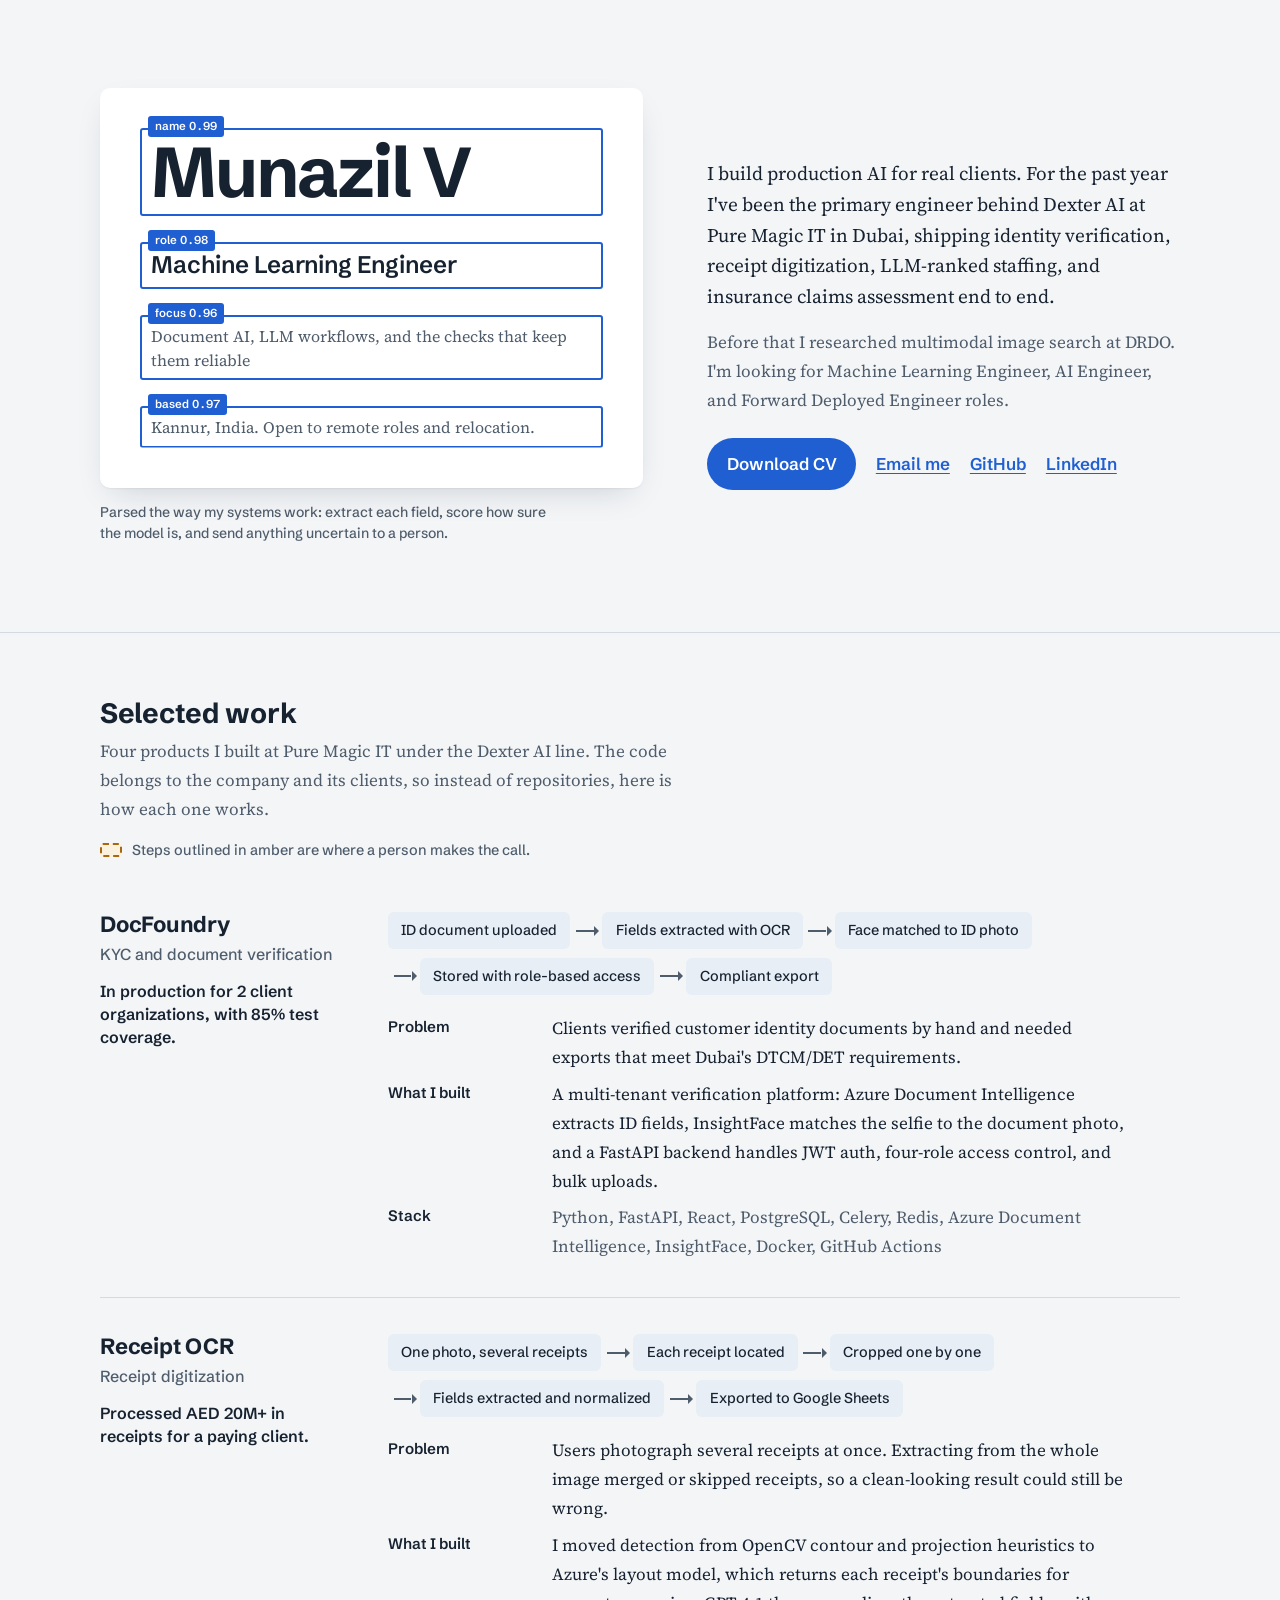
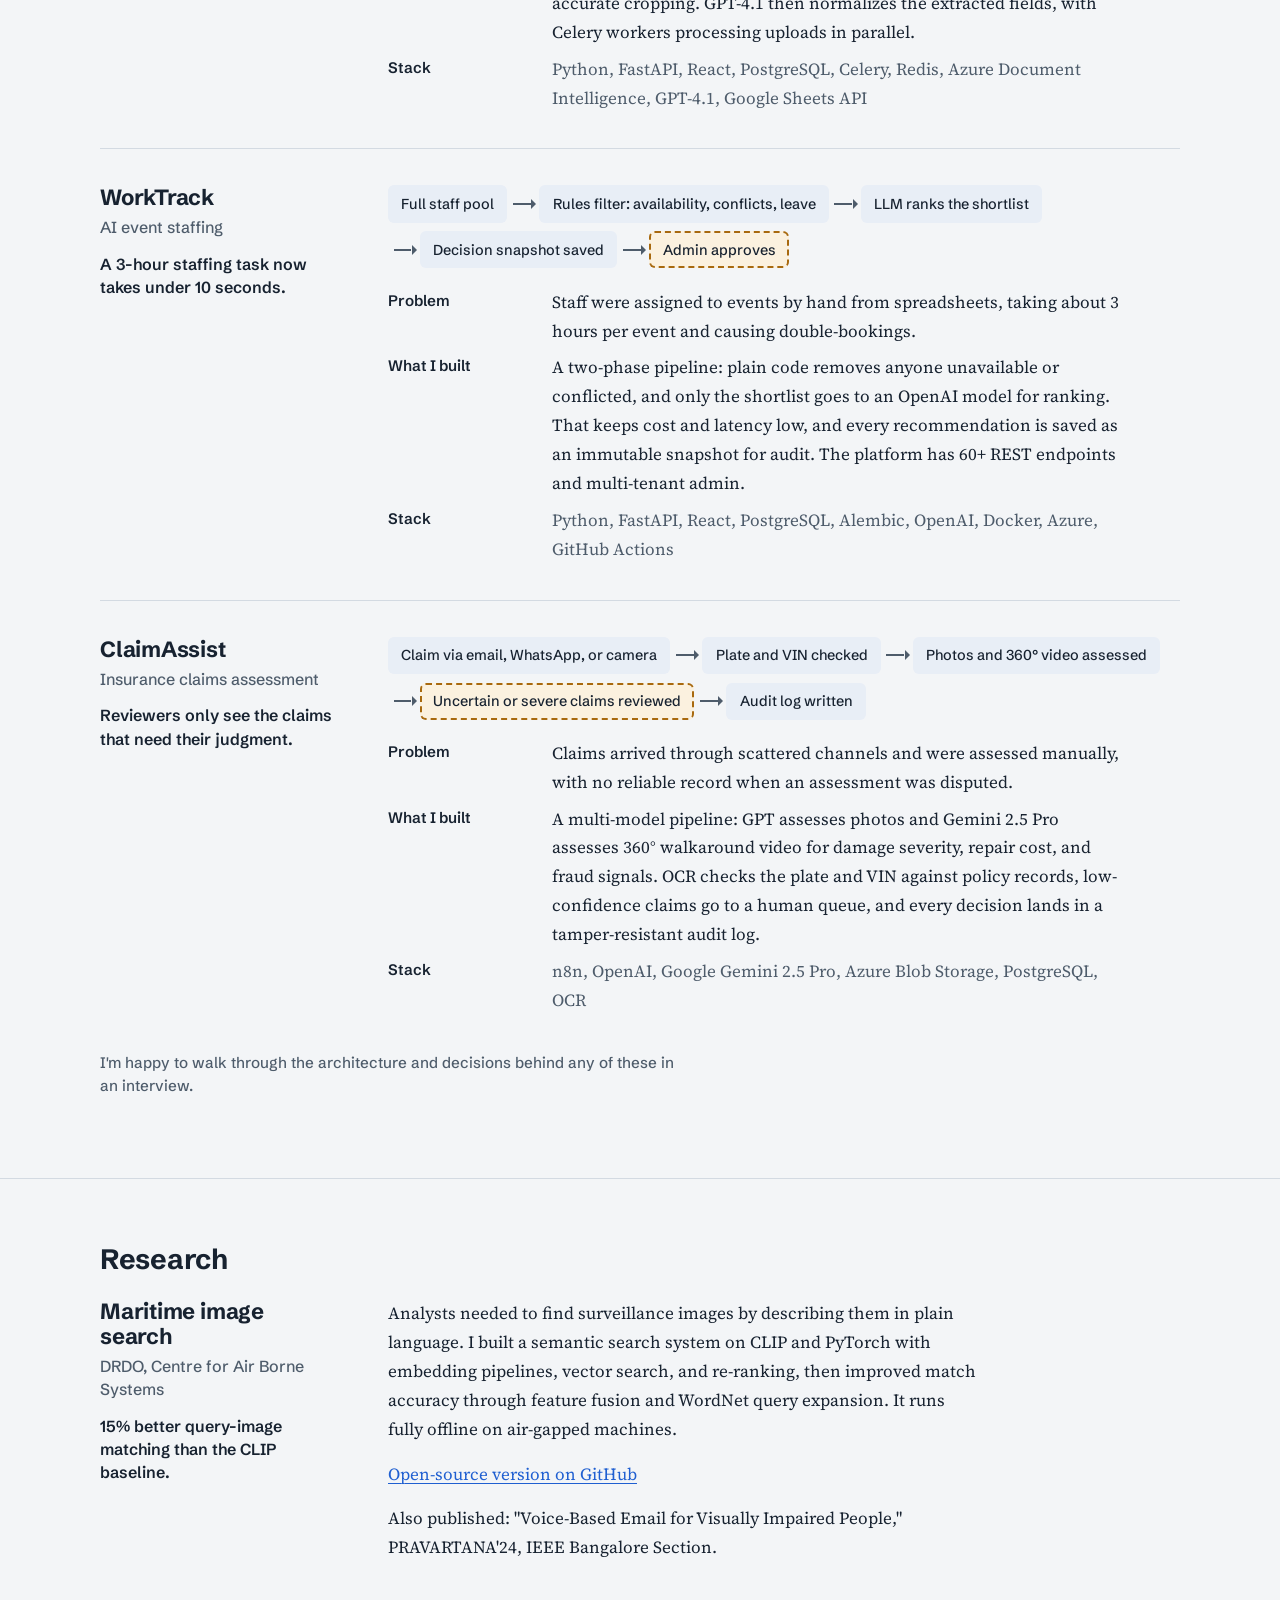
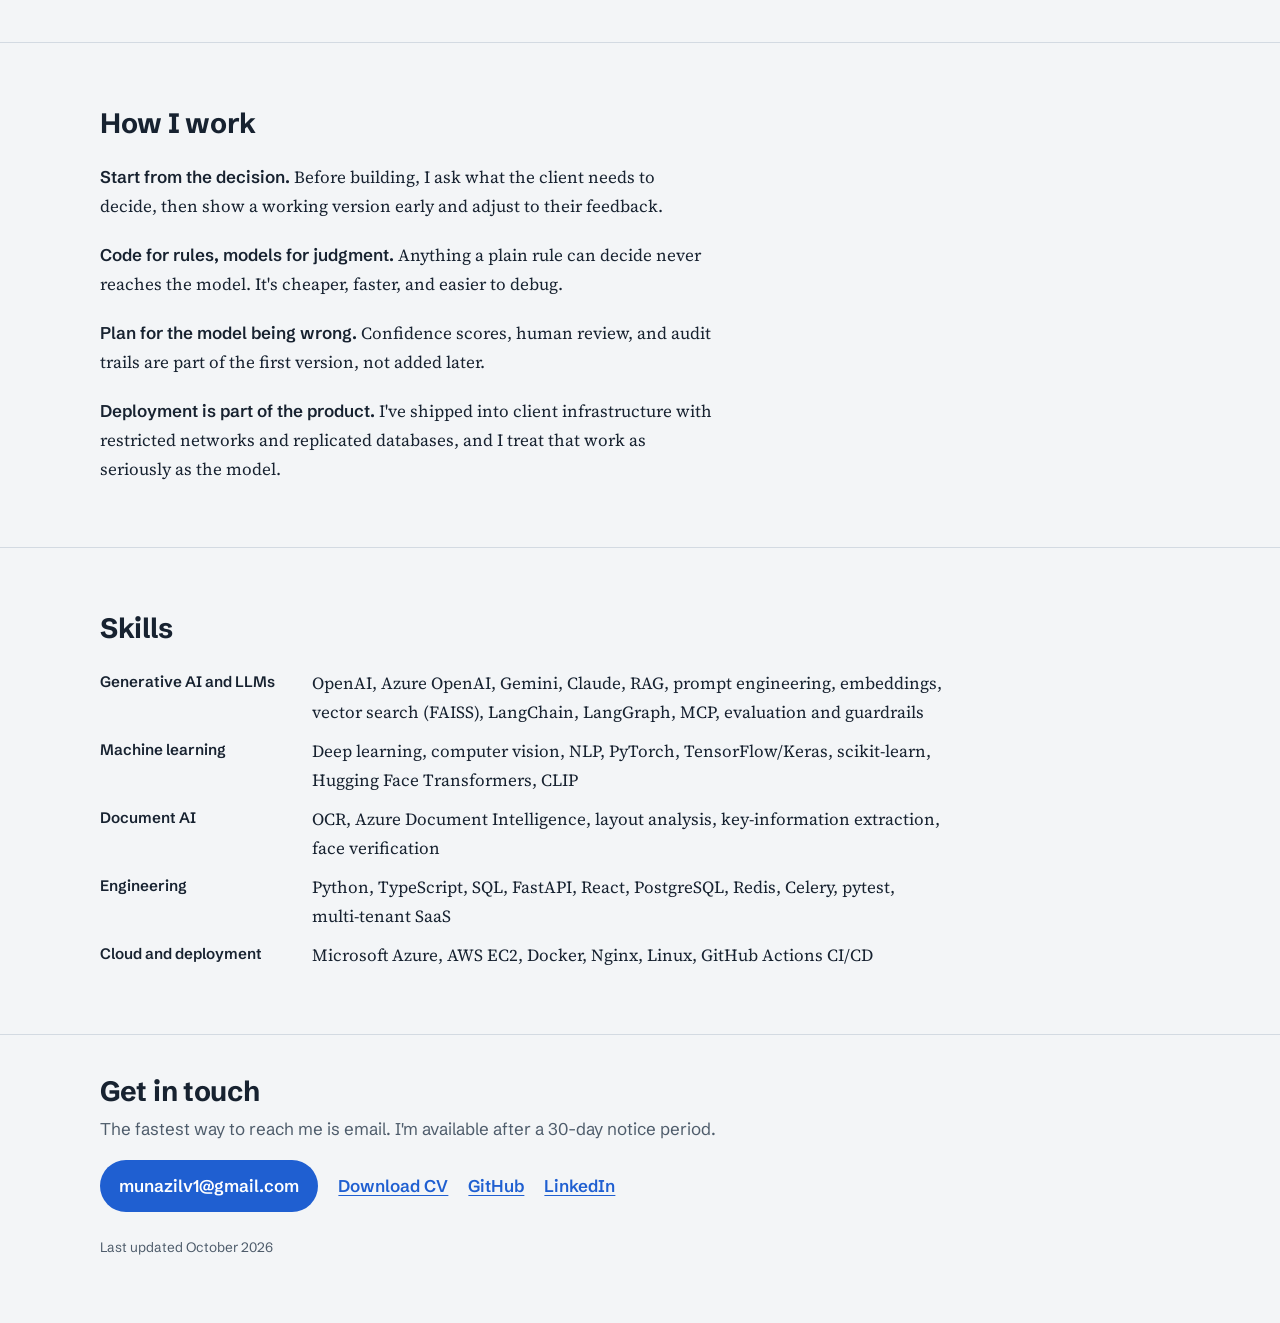
==== index.html @ 28266713 "Add files via upload" ====
<!DOCTYPE html>
<html lang="en">
<head>
<meta charset="utf-8">
<meta name="viewport" content="width=device-width, initial-scale=1">
<title>Munazil V | Machine Learning Engineer</title>
<meta name="description" content="Munazil V, Machine Learning Engineer. I build production AI: document understanding, LLM workflows, and the checks that keep them reliable.">
<link rel="canonical" href="https://munazil1.github.io/">
<meta property="og:type" content="website">
<meta property="og:title" content="Munazil V | Machine Learning Engineer">
<meta property="og:description" content="Production document AI, LLM workflows, and human-in-the-loop guardrails. Four products shipped for UAE clients.">
<meta property="og:url" content="https://munazil1.github.io/">
<meta name="theme-color" content="#F3F5F7" media="(prefers-color-scheme: light)">
<meta name="theme-color" content="#0F1A24" media="(prefers-color-scheme: dark)">
<link rel="icon" href="data:image/svg+xml,%3Csvg xmlns='http://www.w3.org/2000/svg' viewBox='0 0 64 64'%3E%3Crect x='6' y='6' width='52' height='52' rx='10' fill='none' stroke='%231F5FD1' stroke-width='6'/%3E%3Ctext x='32' y='43' text-anchor='middle' font-family='Arial' font-weight='700' font-size='28' fill='%231F5FD1'%3EM%3C/text%3E%3C/svg%3E">
<link rel="preconnect" href="https://fonts.googleapis.com">
<link rel="preconnect" href="https://fonts.gstatic.com" crossorigin>
<link href="https://fonts.googleapis.com/css2?family=Schibsted+Grotesk:wght@500;600;700&family=Source+Serif+4:opsz,wght@8..60,400;8..60,600&display=swap" rel="stylesheet">
<script type="application/ld+json">
{
  "@context": "https://schema.org",
  "@type": "Person",
  "name": "Munazil V",
  "jobTitle": "Machine Learning Engineer",
  "url": "https://munazil1.github.io/",
  "email": "mailto:munazilv1@gmail.com",
  "address": { "@type": "PostalAddress", "addressLocality": "Kannur", "addressRegion": "Kerala", "addressCountry": "IN" },
  "worksFor": { "@type": "Organization", "name": "Pure Magic IT Solutions" },
  "alumniOf": { "@type": "CollegeOrUniversity", "name": "Visvesvaraya Technological University" },
  "sameAs": ["https://github.com/Munazil1", "https://www.linkedin.com/in/munazil-v"]
}
</script>
<style>
:root {
  color-scheme: light;
  --paper: #F3F5F7;
  --sheet: #FFFFFF;
  --ink: #172230;
  --muted: #4E5C6B;
  --rule: #D3DAE2;
  --accent: #1F5FD1;
  --accent-ink: #FFFFFF;
  --flag: #A8690E;
  --flag-soft: #FBF1DF;
  --step: #E8EEF6;
  --shadow: 0 1px 2px rgba(23,34,48,.06), 0 12px 32px -12px rgba(23,34,48,.18);
  --sans: "Schibsted Grotesk", "Helvetica Neue", Arial, sans-serif;
  --serif: "Source Serif 4", Georgia, "Times New Roman", serif;
}
@media (prefers-color-scheme: dark) {
  :root:not([data-theme="light"]) {
    color-scheme: dark;
    --paper: #0F1A24;
    --sheet: #172634;
    --ink: #E6EDF3;
    --muted: #A2B0BE;
    --rule: #2A3B4C;
    --accent: #78A6FF;
    --accent-ink: #0F1A24;
    --flag: #E8B15A;
    --flag-soft: #2B2516;
    --step: #1D3042;
    --shadow: 0 1px 2px rgba(0,0,0,.3), 0 16px 40px -16px rgba(0,0,0,.6);
  }
}
:root[data-theme="dark"] {
  color-scheme: dark;
  --paper: #0F1A24; --sheet: #172634; --ink: #E6EDF3; --muted: #A2B0BE; --rule: #2A3B4C;
  --accent: #78A6FF; --accent-ink: #0F1A24; --flag: #E8B15A; --flag-soft: #2B2516; --step: #1D3042;
  --shadow: 0 1px 2px rgba(0,0,0,.3), 0 16px 40px -16px rgba(0,0,0,.6);
}

* { box-sizing: border-box; }
html { -webkit-text-size-adjust: 100%; }
body {
  margin: 0;
  background: var(--paper);
  color: var(--ink);
  font: 400 1.0625rem/1.7 var(--serif);
  font-optical-sizing: auto;
}
a { color: var(--accent); text-underline-offset: 3px; text-decoration-thickness: 1px; }
a:hover { text-decoration-thickness: 2px; }
:focus-visible { outline: 3px solid var(--accent); outline-offset: 3px; border-radius: 4px; }
.skip { position: absolute; left: -999px; top: 8px; background: var(--sheet); padding: 8px 14px; z-index: 10; }
.skip:focus { left: 12px; }

.wrap { width: min(1080px, 100% - 2.5rem); margin-inline: auto; }
h1, h2, h3 { font-family: var(--sans); letter-spacing: -0.01em; line-height: 1.15; margin: 0; }
h2 { font-size: 1.75rem; font-weight: 700; margin-bottom: .5rem; }
h3 { font-size: 1.375rem; font-weight: 700; }
p { margin: 0 0 1rem; }
.prose { max-width: 66ch; }
.lede { color: var(--muted); max-width: 64ch; }

/* ---------- Hero: the parsed document ---------- */
.hero { padding: clamp(2.5rem, 7vw, 5.5rem) 0 clamp(2.5rem, 6vw, 4.5rem); }
.hero-grid { display: grid; gap: clamp(2rem, 5vw, 4rem); align-items: center; grid-template-columns: minmax(0, 1.15fr) minmax(0, 1fr); }
.sheet {
  margin: 0;
  background: var(--sheet);
  border-radius: 10px;
  box-shadow: var(--shadow);
  padding: clamp(1.5rem, 4vw, 2.5rem);
  display: grid;
  gap: 1.6rem;
  transform-origin: 30% 60%;
  animation: deskew .8s cubic-bezier(.2,.7,.2,1) both;
}
.field { position: relative; padding: .55rem .7rem; }
.field::before {
  content: "";
  position: absolute; inset: 0;
  border: 2px solid var(--accent);
  border-radius: 3px;
  clip-path: inset(0 100% 100% 0);
  animation: draw .55s ease-out forwards;
  animation-delay: calc(.75s + var(--i) * .16s);
}
.tag {
  position: absolute; top: -.72rem; left: .5rem;
  font: 600 .72rem/1 var(--sans);
  font-variant-numeric: tabular-nums;
  background: var(--accent); color: var(--accent-ink);
  padding: .28rem .45rem; border-radius: 3px;
  opacity: 0;
  animation: show .3s ease-out forwards;
  animation-delay: calc(1.05s + var(--i) * .16s);
}
.name { font-size: clamp(2.6rem, 7vw, 4.4rem); font-weight: 700; letter-spacing: -0.03em; line-height: 1; }
.role { font: 600 clamp(1.15rem, 2.6vw, 1.5rem)/1.25 var(--sans); margin: 0; }
.focus, .based { margin: 0; color: var(--muted); font-size: 1rem; line-height: 1.5; }
.caption { margin-top: .9rem; font: 500 .875rem/1.5 var(--sans); color: var(--muted); max-width: 52ch; }

.pitch { font-size: 1.2rem; line-height: 1.6; }
.actions { display: flex; flex-wrap: wrap; gap: .75rem 1.25rem; align-items: center; margin-top: 1.5rem; font-family: var(--sans); font-weight: 600; }
.btn {
  display: inline-block; text-decoration: none;
  background: var(--accent); color: var(--accent-ink);
  padding: .7rem 1.2rem; border-radius: 999px;
}
.btn:hover { filter: brightness(1.08); }

@keyframes deskew { from { transform: rotate(-3deg) translateY(6px); } to { transform: none; } }
@keyframes draw { to { clip-path: inset(0 0 0 0); } }
@keyframes show { to { opacity: 1; } }
@media (prefers-reduced-motion: reduce) {
  .sheet, .field::before, .tag { animation: none; }
  .field::before { clip-path: none; }
  .tag { opacity: 1; }
}

/* ---------- Sections ---------- */
section { padding: clamp(2.5rem, 6vw, 4rem) 0; border-top: 1px solid var(--rule); }
.legend { display: flex; align-items: center; gap: .6rem; font: 500 .9rem/1.4 var(--sans); color: var(--muted); margin-top: .25rem; }
.swatch { width: 1.4rem; height: .9rem; border: 2px dashed var(--flag); background: var(--flag-soft); border-radius: 3px; flex: none; }

.case { padding: 2.25rem 0; display: grid; gap: 1.1rem 3rem; grid-template-columns: minmax(0, 15rem) minmax(0, 1fr); }
.case + .case { border-top: 1px solid var(--rule); }
.case-head .what { font: 500 1rem/1.4 var(--sans); color: var(--muted); margin: .35rem 0 .9rem; }
.result { font: 600 1rem/1.45 var(--sans); margin: 0; }

.flow { list-style: none; margin: 0 0 1.2rem; padding: 0; display: flex; flex-wrap: wrap; gap: .55rem 0; font: 500 .9rem/1.3 var(--sans); }
.flow li { display: flex; align-items: center; }
.flow li + li::before {
  content: ""; width: 1.1rem; height: 2px; background: var(--muted); margin: 0 .55rem 0 .35rem; flex: none;
}
.flow span { background: var(--step); padding: .45rem .7rem; border-radius: 6px; border: 2px solid transparent; }
.flow .person span { background: var(--flag-soft); border: 2px dashed var(--flag); }
.flow li + li span { position: relative; }
.flow li + li span::before {
  content: ""; position: absolute; left: -.62rem; top: 50%; translate: 0 -50%;
  border: 5px solid transparent; border-left-color: var(--muted); border-right: 0;
}

.facts { margin: 0; display: grid; grid-template-columns: 9rem minmax(0, 1fr); gap: .5rem 1.25rem; }
.facts dt { font: 600 .95rem/1.7 var(--sans); }
.facts dd { margin: 0; max-width: 64ch; }
.stack { color: var(--muted); }

.note { font: 500 .95rem/1.55 var(--sans); color: var(--muted); max-width: 64ch; }

.research { display: grid; gap: 1.1rem 3rem; grid-template-columns: minmax(0, 15rem) minmax(0, 1fr); margin-top: 1.5rem; }
.principles { margin: 1.5rem 0 0; padding: 0; list-style: none; display: grid; gap: 1.25rem; max-width: 68ch; }
.principles strong { font-family: var(--sans); font-weight: 600; }

.skills { margin: 1.5rem 0 0; display: grid; grid-template-columns: 12rem minmax(0, 1fr); gap: .65rem 1.25rem; }
.skills dt { font: 600 .95rem/1.7 var(--sans); }
.skills dd { margin: 0; max-width: 70ch; }

footer { border-top: 1px solid var(--rule); padding: 2.5rem 0 3rem; font-family: var(--sans); }
footer .actions { margin-top: 1rem; }
.small { font-size: .85rem; color: var(--muted); margin-top: 1.5rem; }

@media (max-width: 860px) {
  .hero-grid, .case, .research { grid-template-columns: 1fr; }
  .facts, .skills { grid-template-columns: 1fr; gap: .15rem; }
  .facts dd, .skills dd { margin-bottom: .75rem; }
}
</style>
</head>
<body>
<a class="skip" href="#work">Skip to work</a>

<header class="hero">
  <div class="wrap hero-grid">
    <div>
      <figure class="sheet" aria-label="Profile card with detected fields">
        <div class="field" style="--i:0"><span class="tag" aria-hidden="true">name 0.99</span><h1 class="name">Munazil V</h1></div>
        <div class="field" style="--i:1"><span class="tag" aria-hidden="true">role 0.98</span><p class="role">Machine Learning Engineer</p></div>
        <div class="field" style="--i:2"><span class="tag" aria-hidden="true">focus 0.96</span><p class="focus">Document AI, LLM workflows, and the checks that keep them reliable</p></div>
        <div class="field" style="--i:3"><span class="tag" aria-hidden="true">based 0.97</span><p class="based">Kannur, India. Open to remote roles and relocation.</p></div>
      </figure>
      <p class="caption">Parsed the way my systems work: extract each field, score how sure the model is, and send anything uncertain to a person.</p>
    </div>
    <div>
      <p class="pitch">I build production AI for real clients. For the past year I've been the primary engineer behind Dexter AI at Pure Magic IT in Dubai, shipping identity verification, receipt digitization, LLM-ranked staffing, and insurance claims assessment end to end.</p>
      <p class="lede">Before that I researched multimodal image search at DRDO. I'm looking for Machine Learning Engineer, AI Engineer, and Forward Deployed Engineer roles.</p>
      <div class="actions">
        <a class="btn" href="resume.pdf">Download CV</a>
        <a href="mailto:munazilv1@gmail.com">Email me</a>
        <a href="https://github.com/Munazil1">GitHub</a>
        <a href="https://www.linkedin.com/in/munazil-v">LinkedIn</a>
      </div>
    </div>
  </div>
</header>

<main>
<section id="work" aria-labelledby="work-title">
  <div class="wrap">
    <h2 id="work-title">Selected work</h2>
    <p class="lede">Four products I built at Pure Magic IT under the Dexter AI line. The code belongs to the company and its clients, so instead of repositories, here is how each one works.</p>
    <p class="legend"><span class="swatch" aria-hidden="true"></span>Steps outlined in amber are where a person makes the call.</p>

    <article class="case" id="docfoundry">
      <div class="case-head">
        <h3>DocFoundry</h3>
        <p class="what">KYC and document verification</p>
        <p class="result">In production for 2 client organizations, with 85% test coverage.</p>
      </div>
      <div>
        <ol class="flow" aria-label="DocFoundry pipeline">
          <li><span>ID document uploaded</span></li>
          <li><span>Fields extracted with OCR</span></li>
          <li><span>Face matched to ID photo</span></li>
          <li><span>Stored with role-based access</span></li>
          <li><span>Compliant export</span></li>
        </ol>
        <dl class="facts">
          <dt>Problem</dt><dd>Clients verified customer identity documents by hand and needed exports that meet Dubai's DTCM/DET requirements.</dd>
          <dt>What I built</dt><dd>A multi-tenant verification platform: Azure Document Intelligence extracts ID fields, InsightFace matches the selfie to the document photo, and a FastAPI backend handles JWT auth, four-role access control, and bulk uploads.</dd>
          <dt>Stack</dt><dd class="stack">Python, FastAPI, React, PostgreSQL, Celery, Redis, Azure Document Intelligence, InsightFace, Docker, GitHub Actions</dd>
        </dl>
        <!-- Optional: add a sanitized screenshot (dummy data only) or demo video here, e.g.
             <img src="assets/docfoundry.png" alt="DocFoundry verification screen with sample data" width="1200" height="750" loading="lazy"> -->
      </div>
    </article>

    <article class="case" id="receipt-ocr">
      <div class="case-head">
        <h3>Receipt OCR</h3>
        <p class="what">Receipt digitization</p>
        <p class="result">Processed AED 20M+ in receipts for a paying client.</p>
      </div>
      <div>
        <ol class="flow" aria-label="Receipt OCR pipeline">
          <li><span>One photo, several receipts</span></li>
          <li><span>Each receipt located</span></li>
          <li><span>Cropped one by one</span></li>
          <li><span>Fields extracted and normalized</span></li>
          <li><span>Exported to Google Sheets</span></li>
        </ol>
        <dl class="facts">
          <dt>Problem</dt><dd>Users photograph several receipts at once. Extracting from the whole image merged or skipped receipts, so a clean-looking result could still be wrong.</dd>
          <dt>What I built</dt><dd>I moved detection from OpenCV contour and projection heuristics to Azure's layout model, which returns each receipt's boundaries for accurate cropping. GPT-4.1 then normalizes the extracted fields, with Celery workers processing uploads in parallel.</dd>
          <dt>Stack</dt><dd class="stack">Python, FastAPI, React, PostgreSQL, Celery, Redis, Azure Document Intelligence, GPT-4.1, Google Sheets API</dd>
        </dl>
      </div>
    </article>

    <article class="case" id="worktrack">
      <div class="case-head">
        <h3>WorkTrack</h3>
        <p class="what">AI event staffing</p>
        <p class="result">A 3-hour staffing task now takes under 10 seconds.</p>
      </div>
      <div>
        <ol class="flow" aria-label="WorkTrack pipeline">
          <li><span>Full staff pool</span></li>
          <li><span>Rules filter: availability, conflicts, leave</span></li>
          <li><span>LLM ranks the shortlist</span></li>
          <li><span>Decision snapshot saved</span></li>
          <li class="person"><span>Admin approves</span></li>
        </ol>
        <dl class="facts">
          <dt>Problem</dt><dd>Staff were assigned to events by hand from spreadsheets, taking about 3 hours per event and causing double-bookings.</dd>
          <dt>What I built</dt><dd>A two-phase pipeline: plain code removes anyone unavailable or conflicted, and only the shortlist goes to an OpenAI model for ranking. That keeps cost and latency low, and every recommendation is saved as an immutable snapshot for audit. The platform has 60+ REST endpoints and multi-tenant admin.</dd>
          <dt>Stack</dt><dd class="stack">Python, FastAPI, React, PostgreSQL, Alembic, OpenAI, Docker, Azure, GitHub Actions</dd>
        </dl>
      </div>
    </article>

    <article class="case" id="claimassist">
      <div class="case-head">
        <h3>ClaimAssist</h3>
        <p class="what">Insurance claims assessment</p>
        <p class="result">Reviewers only see the claims that need their judgment.</p>
      </div>
      <div>
        <ol class="flow" aria-label="ClaimAssist pipeline">
          <li><span>Claim via email, WhatsApp, or camera</span></li>
          <li><span>Plate and VIN checked</span></li>
          <li><span>Photos and 360&deg; video assessed</span></li>
          <li class="person"><span>Uncertain or severe claims reviewed</span></li>
          <li><span>Audit log written</span></li>
        </ol>
        <dl class="facts">
          <dt>Problem</dt><dd>Claims arrived through scattered channels and were assessed manually, with no reliable record when an assessment was disputed.</dd>
          <dt>What I built</dt><dd>A multi-model pipeline: GPT assesses photos and Gemini 2.5 Pro assesses 360&deg; walkaround video for damage severity, repair cost, and fraud signals. OCR checks the plate and VIN against policy records, low-confidence claims go to a human queue, and every decision lands in a tamper-resistant audit log.</dd>
          <dt>Stack</dt><dd class="stack">n8n, OpenAI, Google Gemini 2.5 Pro, Azure Blob Storage, PostgreSQL, OCR</dd>
        </dl>
      </div>
    </article>
    <p class="note">I'm happy to walk through the architecture and decisions behind any of these in an interview.</p>
  </div>
</section>

<section aria-labelledby="research-title">
  <div class="wrap">
    <h2 id="research-title">Research</h2>
    <div class="research">
      <div class="case-head">
        <h3>Maritime image search</h3>
        <p class="what">DRDO, Centre for Air Borne Systems</p>
        <p class="result">15% better query-image matching than the CLIP baseline.</p>
      </div>
      <div class="prose">
        <p>Analysts needed to find surveillance images by describing them in plain language. I built a semantic search system on CLIP and PyTorch with embedding pipelines, vector search, and re-ranking, then improved match accuracy through feature fusion and WordNet query expansion. It runs fully offline on air-gapped machines.</p>
        <p><a href="https://github.com/Munazil1/maritime-clip-search">Open-source version on GitHub</a></p>
        <p>Also published: "Voice-Based Email for Visually Impaired People," PRAVARTANA'24, IEEE Bangalore Section.</p>
      </div>
    </div>
  </div>
</section>

<section aria-labelledby="approach-title">
  <div class="wrap">
    <h2 id="approach-title">How I work</h2>
    <ul class="principles">
      <li><strong>Start from the decision.</strong> Before building, I ask what the client needs to decide, then show a working version early and adjust to their feedback.</li>
      <li><strong>Code for rules, models for judgment.</strong> Anything a plain rule can decide never reaches the model. It's cheaper, faster, and easier to debug.</li>
      <li><strong>Plan for the model being wrong.</strong> Confidence scores, human review, and audit trails are part of the first version, not added later.</li>
      <li><strong>Deployment is part of the product.</strong> I've shipped into client infrastructure with restricted networks and replicated databases, and I treat that work as seriously as the model.</li>
    </ul>
  </div>
</section>

<section aria-labelledby="skills-title">
  <div class="wrap">
    <h2 id="skills-title">Skills</h2>
    <dl class="skills">
      <dt>Generative AI and LLMs</dt><dd>OpenAI, Azure OpenAI, Gemini, Claude, RAG, prompt engineering, embeddings, vector search (FAISS), LangChain, LangGraph, MCP, evaluation and guardrails</dd>
      <dt>Machine learning</dt><dd>Deep learning, computer vision, NLP, PyTorch, TensorFlow/Keras, scikit-learn, Hugging Face Transformers, CLIP</dd>
      <dt>Document AI</dt><dd>OCR, Azure Document Intelligence, layout analysis, key-information extraction, face verification</dd>
      <dt>Engineering</dt><dd>Python, TypeScript, SQL, FastAPI, React, PostgreSQL, Redis, Celery, pytest, multi-tenant SaaS</dd>
      <dt>Cloud and deployment</dt><dd>Microsoft Azure, AWS EC2, Docker, Nginx, Linux, GitHub Actions CI/CD</dd>
    </dl>
  </div>
</section>
</main>

<footer>
  <div class="wrap">
    <h2>Get in touch</h2>
    <p class="lede">The fastest way to reach me is email. I'm available after a 30-day notice period.</p>
    <div class="actions">
      <a class="btn" href="mailto:munazilv1@gmail.com">munazilv1@gmail.com</a>
      <a href="resume.pdf">Download CV</a>
      <a href="https://github.com/Munazil1">GitHub</a>
      <a href="https://www.linkedin.com/in/munazil-v">LinkedIn</a>
    </div>
    <p class="small">Last updated October 2026</p>
  </div>
</footer>
</body>
</html>
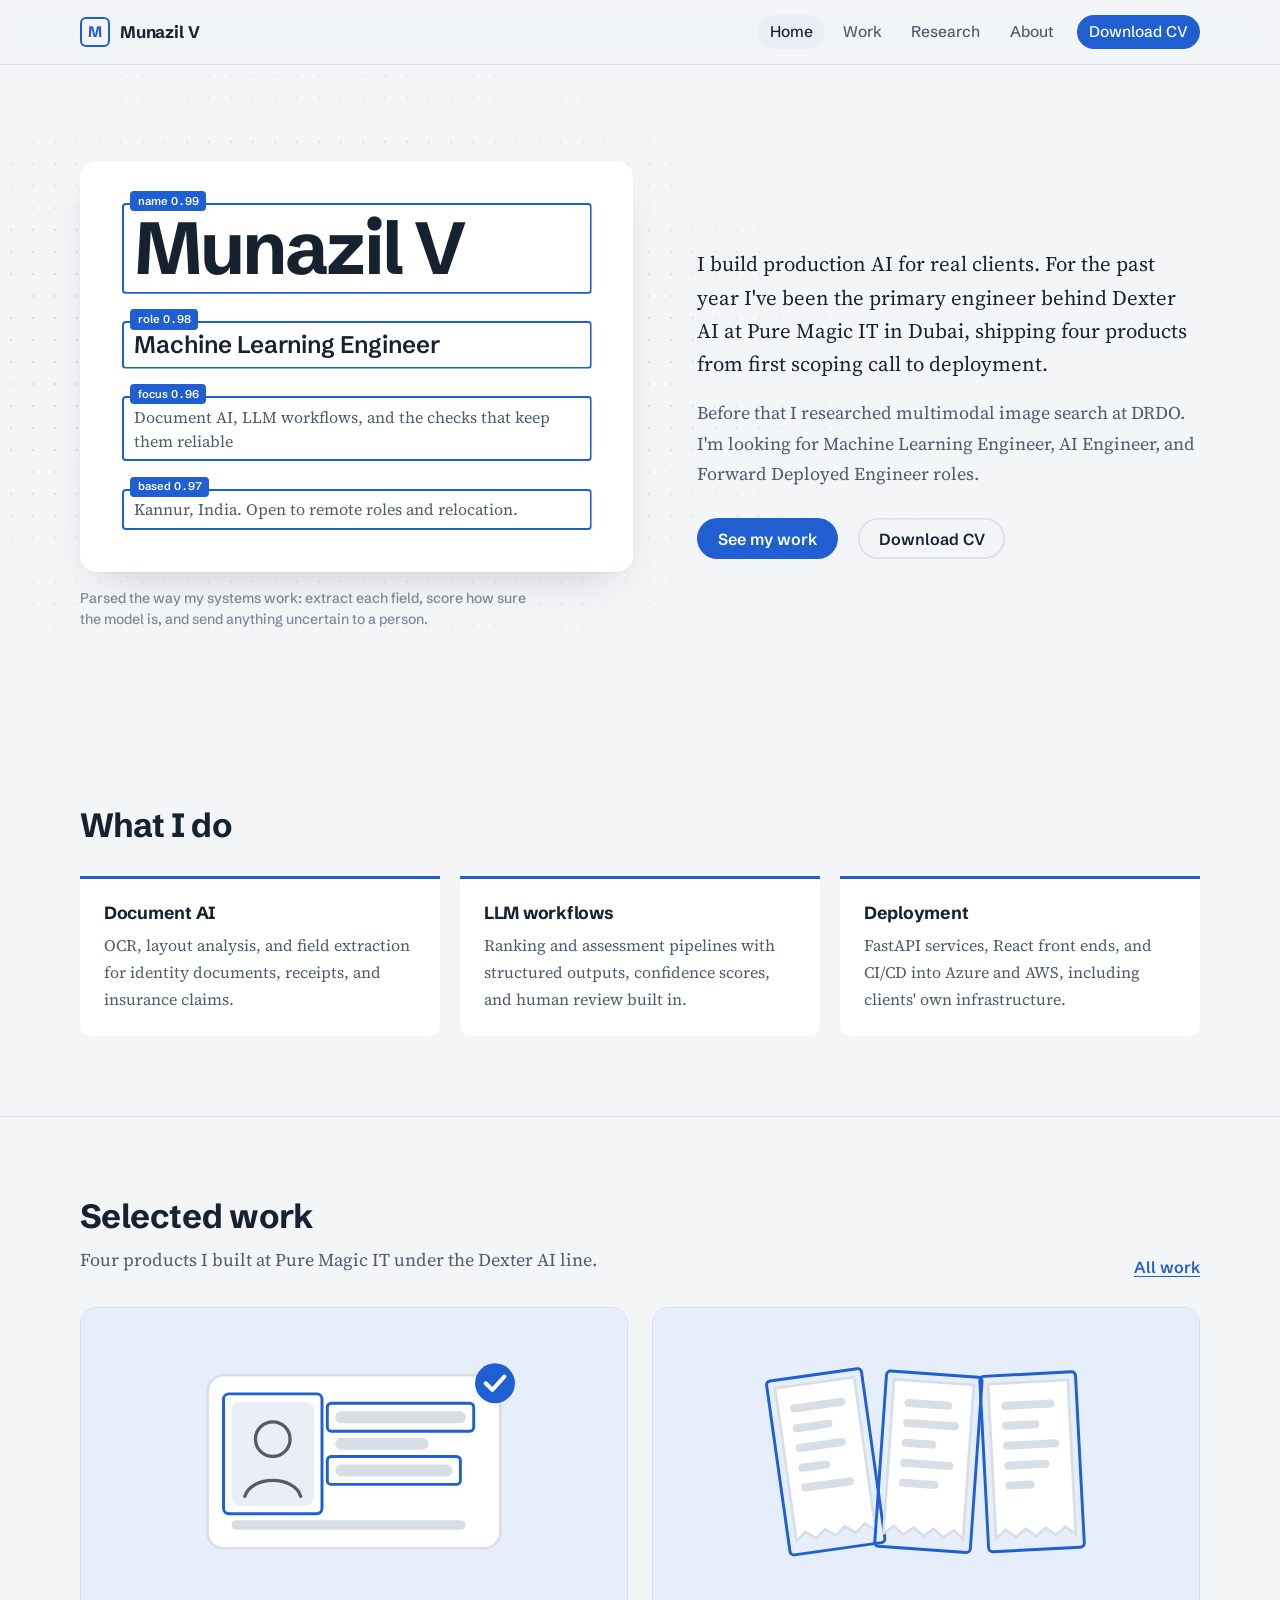
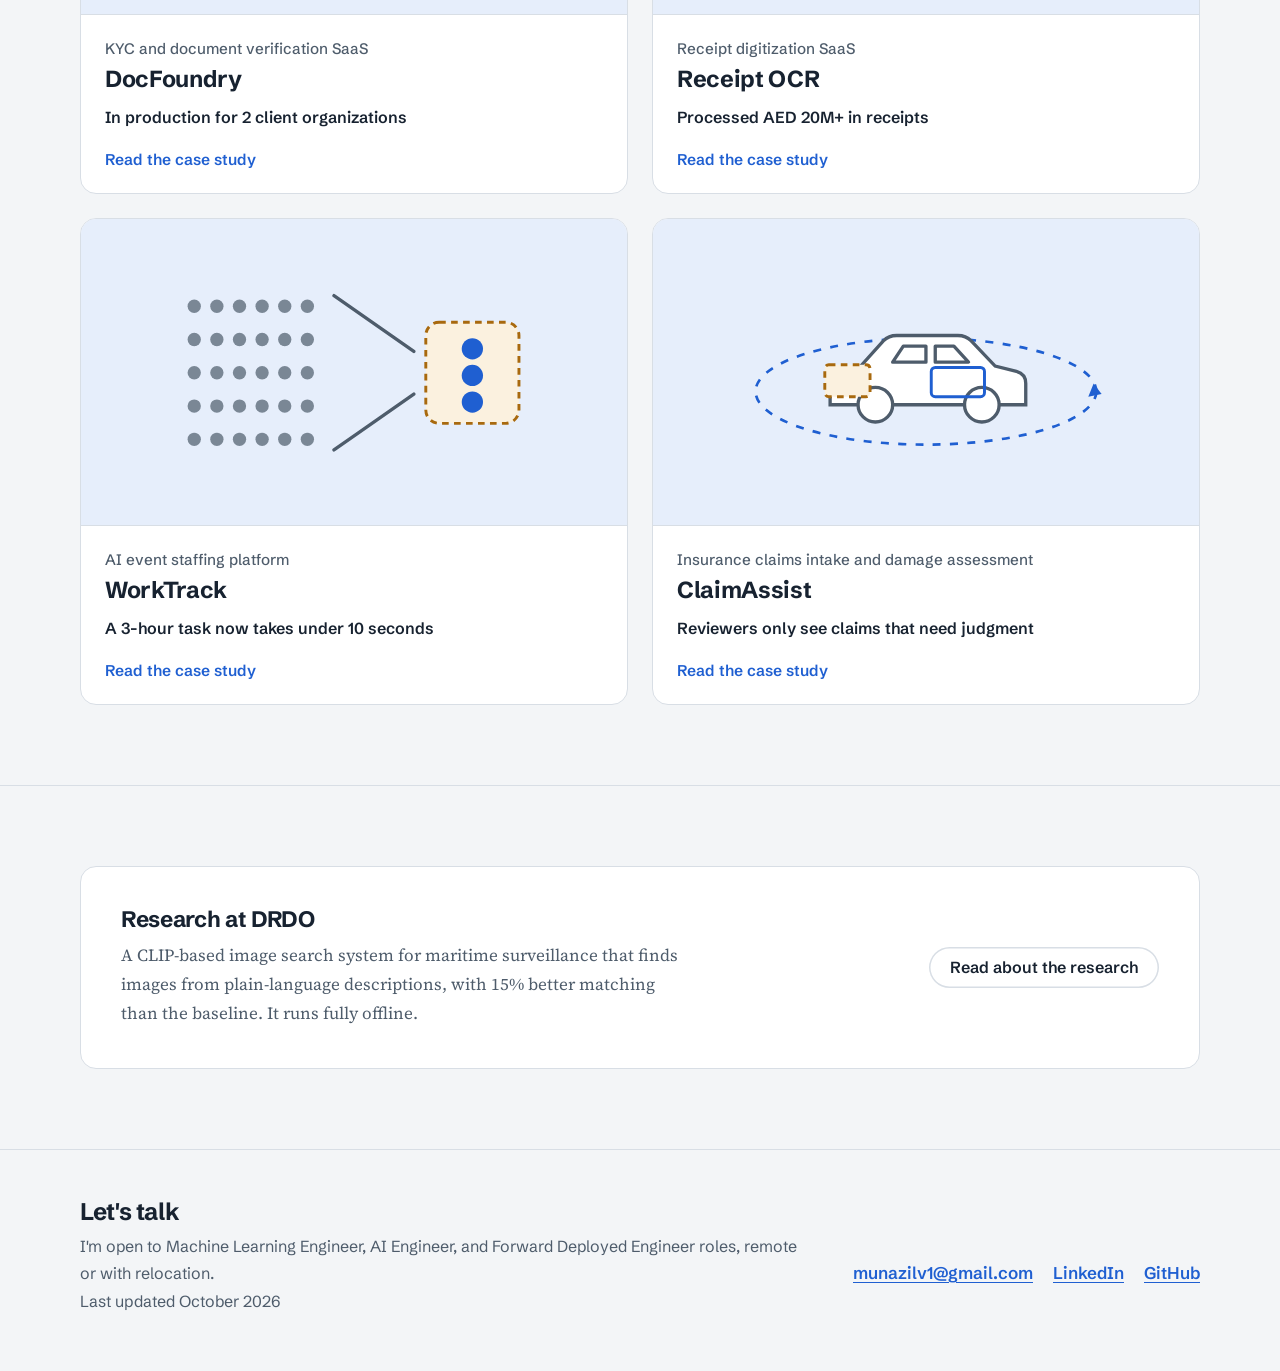
==== commit 19108c2a: "Add files via upload" ====
--- a/index.html
+++ b/index.html
@@ -4,11 +4,11 @@
 <meta charset="utf-8">
 <meta name="viewport" content="width=device-width, initial-scale=1">
 <title>Munazil V | Machine Learning Engineer</title>
-<meta name="description" content="Munazil V, Machine Learning Engineer. I build production AI: document understanding, LLM workflows, and the checks that keep them reliable.">
+<meta name="description" content="Munazil V, Machine Learning Engineer. I build production document AI, LLM workflows, and the checks that keep them reliable.">
 <link rel="canonical" href="https://munazil1.github.io/">
 <meta property="og:type" content="website">
 <meta property="og:title" content="Munazil V | Machine Learning Engineer">
-<meta property="og:description" content="Production document AI, LLM workflows, and human-in-the-loop guardrails. Four products shipped for UAE clients.">
+<meta property="og:description" content="Munazil V, Machine Learning Engineer. I build production document AI, LLM workflows, and the checks that keep them reliable.">
 <meta property="og:url" content="https://munazil1.github.io/">
 <meta name="theme-color" content="#F3F5F7" media="(prefers-color-scheme: light)">
 <meta name="theme-color" content="#0F1A24" media="(prefers-color-scheme: dark)">
@@ -16,193 +16,25 @@
 <link rel="preconnect" href="https://fonts.googleapis.com">
 <link rel="preconnect" href="https://fonts.gstatic.com" crossorigin>
 <link href="https://fonts.googleapis.com/css2?family=Schibsted+Grotesk:wght@500;600;700&family=Source+Serif+4:opsz,wght@8..60,400;8..60,600&display=swap" rel="stylesheet">
-<script type="application/ld+json">
-{
-  "@context": "https://schema.org",
-  "@type": "Person",
-  "name": "Munazil V",
-  "jobTitle": "Machine Learning Engineer",
-  "url": "https://munazil1.github.io/",
-  "email": "mailto:munazilv1@gmail.com",
-  "address": { "@type": "PostalAddress", "addressLocality": "Kannur", "addressRegion": "Kerala", "addressCountry": "IN" },
-  "worksFor": { "@type": "Organization", "name": "Pure Magic IT Solutions" },
-  "alumniOf": { "@type": "CollegeOrUniversity", "name": "Visvesvaraya Technological University" },
-  "sameAs": ["https://github.com/Munazil1", "https://www.linkedin.com/in/munazil-v"]
-}
-</script>
-<style>
-:root {
-  color-scheme: light;
-  --paper: #F3F5F7;
-  --sheet: #FFFFFF;
-  --ink: #172230;
-  --muted: #4E5C6B;
-  --rule: #D3DAE2;
-  --accent: #1F5FD1;
-  --accent-ink: #FFFFFF;
-  --flag: #A8690E;
-  --flag-soft: #FBF1DF;
-  --step: #E8EEF6;
-  --shadow: 0 1px 2px rgba(23,34,48,.06), 0 12px 32px -12px rgba(23,34,48,.18);
-  --sans: "Schibsted Grotesk", "Helvetica Neue", Arial, sans-serif;
-  --serif: "Source Serif 4", Georgia, "Times New Roman", serif;
-}
-@media (prefers-color-scheme: dark) {
-  :root:not([data-theme="light"]) {
-    color-scheme: dark;
-    --paper: #0F1A24;
-    --sheet: #172634;
-    --ink: #E6EDF3;
-    --muted: #A2B0BE;
-    --rule: #2A3B4C;
-    --accent: #78A6FF;
-    --accent-ink: #0F1A24;
-    --flag: #E8B15A;
-    --flag-soft: #2B2516;
-    --step: #1D3042;
-    --shadow: 0 1px 2px rgba(0,0,0,.3), 0 16px 40px -16px rgba(0,0,0,.6);
-  }
-}
-:root[data-theme="dark"] {
-  color-scheme: dark;
-  --paper: #0F1A24; --sheet: #172634; --ink: #E6EDF3; --muted: #A2B0BE; --rule: #2A3B4C;
-  --accent: #78A6FF; --accent-ink: #0F1A24; --flag: #E8B15A; --flag-soft: #2B2516; --step: #1D3042;
-  --shadow: 0 1px 2px rgba(0,0,0,.3), 0 16px 40px -16px rgba(0,0,0,.6);
-}
-
-* { box-sizing: border-box; }
-html { -webkit-text-size-adjust: 100%; }
-body {
-  margin: 0;
-  background: var(--paper);
-  color: var(--ink);
-  font: 400 1.0625rem/1.7 var(--serif);
-  font-optical-sizing: auto;
-}
-a { color: var(--accent); text-underline-offset: 3px; text-decoration-thickness: 1px; }
-a:hover { text-decoration-thickness: 2px; }
-:focus-visible { outline: 3px solid var(--accent); outline-offset: 3px; border-radius: 4px; }
-.skip { position: absolute; left: -999px; top: 8px; background: var(--sheet); padding: 8px 14px; z-index: 10; }
-.skip:focus { left: 12px; }
-
-.wrap { width: min(1080px, 100% - 2.5rem); margin-inline: auto; }
-h1, h2, h3 { font-family: var(--sans); letter-spacing: -0.01em; line-height: 1.15; margin: 0; }
-h2 { font-size: 1.75rem; font-weight: 700; margin-bottom: .5rem; }
-h3 { font-size: 1.375rem; font-weight: 700; }
-p { margin: 0 0 1rem; }
-.prose { max-width: 66ch; }
-.lede { color: var(--muted); max-width: 64ch; }
-
-/* ---------- Hero: the parsed document ---------- */
-.hero { padding: clamp(2.5rem, 7vw, 5.5rem) 0 clamp(2.5rem, 6vw, 4.5rem); }
-.hero-grid { display: grid; gap: clamp(2rem, 5vw, 4rem); align-items: center; grid-template-columns: minmax(0, 1.15fr) minmax(0, 1fr); }
-.sheet {
-  margin: 0;
-  background: var(--sheet);
-  border-radius: 10px;
-  box-shadow: var(--shadow);
-  padding: clamp(1.5rem, 4vw, 2.5rem);
-  display: grid;
-  gap: 1.6rem;
-  transform-origin: 30% 60%;
-  animation: deskew .8s cubic-bezier(.2,.7,.2,1) both;
-}
-.field { position: relative; padding: .55rem .7rem; }
-.field::before {
-  content: "";
-  position: absolute; inset: 0;
-  border: 2px solid var(--accent);
-  border-radius: 3px;
-  clip-path: inset(0 100% 100% 0);
-  animation: draw .55s ease-out forwards;
-  animation-delay: calc(.75s + var(--i) * .16s);
-}
-.tag {
-  position: absolute; top: -.72rem; left: .5rem;
-  font: 600 .72rem/1 var(--sans);
-  font-variant-numeric: tabular-nums;
-  background: var(--accent); color: var(--accent-ink);
-  padding: .28rem .45rem; border-radius: 3px;
-  opacity: 0;
-  animation: show .3s ease-out forwards;
-  animation-delay: calc(1.05s + var(--i) * .16s);
-}
-.name { font-size: clamp(2.6rem, 7vw, 4.4rem); font-weight: 700; letter-spacing: -0.03em; line-height: 1; }
-.role { font: 600 clamp(1.15rem, 2.6vw, 1.5rem)/1.25 var(--sans); margin: 0; }
-.focus, .based { margin: 0; color: var(--muted); font-size: 1rem; line-height: 1.5; }
-.caption { margin-top: .9rem; font: 500 .875rem/1.5 var(--sans); color: var(--muted); max-width: 52ch; }
-
-.pitch { font-size: 1.2rem; line-height: 1.6; }
-.actions { display: flex; flex-wrap: wrap; gap: .75rem 1.25rem; align-items: center; margin-top: 1.5rem; font-family: var(--sans); font-weight: 600; }
-.btn {
-  display: inline-block; text-decoration: none;
-  background: var(--accent); color: var(--accent-ink);
-  padding: .7rem 1.2rem; border-radius: 999px;
-}
-.btn:hover { filter: brightness(1.08); }
-
-@keyframes deskew { from { transform: rotate(-3deg) translateY(6px); } to { transform: none; } }
-@keyframes draw { to { clip-path: inset(0 0 0 0); } }
-@keyframes show { to { opacity: 1; } }
-@media (prefers-reduced-motion: reduce) {
-  .sheet, .field::before, .tag { animation: none; }
-  .field::before { clip-path: none; }
-  .tag { opacity: 1; }
-}
-
-/* ---------- Sections ---------- */
-section { padding: clamp(2.5rem, 6vw, 4rem) 0; border-top: 1px solid var(--rule); }
-.legend { display: flex; align-items: center; gap: .6rem; font: 500 .9rem/1.4 var(--sans); color: var(--muted); margin-top: .25rem; }
-.swatch { width: 1.4rem; height: .9rem; border: 2px dashed var(--flag); background: var(--flag-soft); border-radius: 3px; flex: none; }
-
-.case { padding: 2.25rem 0; display: grid; gap: 1.1rem 3rem; grid-template-columns: minmax(0, 15rem) minmax(0, 1fr); }
-.case + .case { border-top: 1px solid var(--rule); }
-.case-head .what { font: 500 1rem/1.4 var(--sans); color: var(--muted); margin: .35rem 0 .9rem; }
-.result { font: 600 1rem/1.45 var(--sans); margin: 0; }
-
-.flow { list-style: none; margin: 0 0 1.2rem; padding: 0; display: flex; flex-wrap: wrap; gap: .55rem 0; font: 500 .9rem/1.3 var(--sans); }
-.flow li { display: flex; align-items: center; }
-.flow li + li::before {
-  content: ""; width: 1.1rem; height: 2px; background: var(--muted); margin: 0 .55rem 0 .35rem; flex: none;
-}
-.flow span { background: var(--step); padding: .45rem .7rem; border-radius: 6px; border: 2px solid transparent; }
-.flow .person span { background: var(--flag-soft); border: 2px dashed var(--flag); }
-.flow li + li span { position: relative; }
-.flow li + li span::before {
-  content: ""; position: absolute; left: -.62rem; top: 50%; translate: 0 -50%;
-  border: 5px solid transparent; border-left-color: var(--muted); border-right: 0;
-}
-
-.facts { margin: 0; display: grid; grid-template-columns: 9rem minmax(0, 1fr); gap: .5rem 1.25rem; }
-.facts dt { font: 600 .95rem/1.7 var(--sans); }
-.facts dd { margin: 0; max-width: 64ch; }
-.stack { color: var(--muted); }
-
-.note { font: 500 .95rem/1.55 var(--sans); color: var(--muted); max-width: 64ch; }
-
-.research { display: grid; gap: 1.1rem 3rem; grid-template-columns: minmax(0, 15rem) minmax(0, 1fr); margin-top: 1.5rem; }
-.principles { margin: 1.5rem 0 0; padding: 0; list-style: none; display: grid; gap: 1.25rem; max-width: 68ch; }
-.principles strong { font-family: var(--sans); font-weight: 600; }
-
-.skills { margin: 1.5rem 0 0; display: grid; grid-template-columns: 12rem minmax(0, 1fr); gap: .65rem 1.25rem; }
-.skills dt { font: 600 .95rem/1.7 var(--sans); }
-.skills dd { margin: 0; max-width: 70ch; }
-
-footer { border-top: 1px solid var(--rule); padding: 2.5rem 0 3rem; font-family: var(--sans); }
-footer .actions { margin-top: 1rem; }
-.small { font-size: .85rem; color: var(--muted); margin-top: 1.5rem; }
-
-@media (max-width: 860px) {
-  .hero-grid, .case, .research { grid-template-columns: 1fr; }
-  .facts, .skills { grid-template-columns: 1fr; gap: .15rem; }
-  .facts dd, .skills dd { margin-bottom: .75rem; }
-}
-</style>
+<link rel="stylesheet" href="assets/styles.css">
+<script type="application/ld+json">{"@context": "https://schema.org", "@type": "Person", "name": "Munazil V", "jobTitle": "Machine Learning Engineer", "url": "https://munazil1.github.io/", "email": "mailto:munazilv1@gmail.com", "image": "https://munazil1.github.io/assets/photo.jpg", "address": {"@type": "PostalAddress", "addressLocality": "Kannur", "addressRegion": "Kerala", "addressCountry": "IN"}, "worksFor": {"@type": "Organization", "name": "Pure Magic IT Solutions"}, "alumniOf": {"@type": "CollegeOrUniversity", "name": "Visvesvaraya Technological University"}, "sameAs": ["https://github.com/Munazil1", "https://www.linkedin.com/in/munazil-v"]}</script>
 </head>
 <body>
-<a class="skip" href="#work">Skip to work</a>
-
-<header class="hero">
+<a class="skip" href="#main">Skip to content</a>
+<header class="nav">
+  <div class="wrap nav-inner">
+    <a class="brand" href="index.html"><span class="brand-mark" aria-hidden="true">M</span>Munazil V</a>
+    <nav class="nav-links" aria-label="Main">
+      <a href="index.html" aria-current="page">Home</a>
+      <a href="work.html">Work</a>
+      <a href="research.html">Research</a>
+      <a href="about.html">About</a>
+      <a class="nav-cv" href="resume.pdf"><span class="hide-sm">Download </span>CV</a>
+    </nav>
+  </div>
+</header>
+<main id="main">
+<section class="hero">
   <div class="wrap hero-grid">
     <div>
       <figure class="sheet" aria-label="Profile card with detected fields">
@@ -214,173 +46,110 @@
       <p class="caption">Parsed the way my systems work: extract each field, score how sure the model is, and send anything uncertain to a person.</p>
     </div>
     <div>
-      <p class="pitch">I build production AI for real clients. For the past year I've been the primary engineer behind Dexter AI at Pure Magic IT in Dubai, shipping identity verification, receipt digitization, LLM-ranked staffing, and insurance claims assessment end to end.</p>
+      <p class="pitch">I build production AI for real clients. For the past year I've been the primary engineer behind Dexter AI at Pure Magic IT in Dubai, shipping four products from first scoping call to deployment.</p>
       <p class="lede">Before that I researched multimodal image search at DRDO. I'm looking for Machine Learning Engineer, AI Engineer, and Forward Deployed Engineer roles.</p>
       <div class="actions">
-        <a class="btn" href="resume.pdf">Download CV</a>
-        <a href="mailto:munazilv1@gmail.com">Email me</a>
-        <a href="https://github.com/Munazil1">GitHub</a>
-        <a href="https://www.linkedin.com/in/munazil-v">LinkedIn</a>
-      </div>
-    </div>
-  </div>
-</header>
-
-<main>
-<section id="work" aria-labelledby="work-title">
-  <div class="wrap">
-    <h2 id="work-title">Selected work</h2>
-    <p class="lede">Four products I built at Pure Magic IT under the Dexter AI line. The code belongs to the company and its clients, so instead of repositories, here is how each one works.</p>
-    <p class="legend"><span class="swatch" aria-hidden="true"></span>Steps outlined in amber are where a person makes the call.</p>
-
-    <article class="case" id="docfoundry">
-      <div class="case-head">
-        <h3>DocFoundry</h3>
-        <p class="what">KYC and document verification</p>
-        <p class="result">In production for 2 client organizations, with 85% test coverage.</p>
-      </div>
-      <div>
-        <ol class="flow" aria-label="DocFoundry pipeline">
-          <li><span>ID document uploaded</span></li>
-          <li><span>Fields extracted with OCR</span></li>
-          <li><span>Face matched to ID photo</span></li>
-          <li><span>Stored with role-based access</span></li>
-          <li><span>Compliant export</span></li>
-        </ol>
-        <dl class="facts">
-          <dt>Problem</dt><dd>Clients verified customer identity documents by hand and needed exports that meet Dubai's DTCM/DET requirements.</dd>
-          <dt>What I built</dt><dd>A multi-tenant verification platform: Azure Document Intelligence extracts ID fields, InsightFace matches the selfie to the document photo, and a FastAPI backend handles JWT auth, four-role access control, and bulk uploads.</dd>
-          <dt>Stack</dt><dd class="stack">Python, FastAPI, React, PostgreSQL, Celery, Redis, Azure Document Intelligence, InsightFace, Docker, GitHub Actions</dd>
-        </dl>
-        <!-- Optional: add a sanitized screenshot (dummy data only) or demo video here, e.g.
-             <img src="assets/docfoundry.png" alt="DocFoundry verification screen with sample data" width="1200" height="750" loading="lazy"> -->
-      </div>
-    </article>
-
-    <article class="case" id="receipt-ocr">
-      <div class="case-head">
-        <h3>Receipt OCR</h3>
-        <p class="what">Receipt digitization</p>
-        <p class="result">Processed AED 20M+ in receipts for a paying client.</p>
-      </div>
-      <div>
-        <ol class="flow" aria-label="Receipt OCR pipeline">
-          <li><span>One photo, several receipts</span></li>
-          <li><span>Each receipt located</span></li>
-          <li><span>Cropped one by one</span></li>
-          <li><span>Fields extracted and normalized</span></li>
-          <li><span>Exported to Google Sheets</span></li>
-        </ol>
-        <dl class="facts">
-          <dt>Problem</dt><dd>Users photograph several receipts at once. Extracting from the whole image merged or skipped receipts, so a clean-looking result could still be wrong.</dd>
-          <dt>What I built</dt><dd>I moved detection from OpenCV contour and projection heuristics to Azure's layout model, which returns each receipt's boundaries for accurate cropping. GPT-4.1 then normalizes the extracted fields, with Celery workers processing uploads in parallel.</dd>
-          <dt>Stack</dt><dd class="stack">Python, FastAPI, React, PostgreSQL, Celery, Redis, Azure Document Intelligence, GPT-4.1, Google Sheets API</dd>
-        </dl>
-      </div>
-    </article>
-
-    <article class="case" id="worktrack">
-      <div class="case-head">
-        <h3>WorkTrack</h3>
-        <p class="what">AI event staffing</p>
-        <p class="result">A 3-hour staffing task now takes under 10 seconds.</p>
-      </div>
-      <div>
-        <ol class="flow" aria-label="WorkTrack pipeline">
-          <li><span>Full staff pool</span></li>
-          <li><span>Rules filter: availability, conflicts, leave</span></li>
-          <li><span>LLM ranks the shortlist</span></li>
-          <li><span>Decision snapshot saved</span></li>
-          <li class="person"><span>Admin approves</span></li>
-        </ol>
-        <dl class="facts">
-          <dt>Problem</dt><dd>Staff were assigned to events by hand from spreadsheets, taking about 3 hours per event and causing double-bookings.</dd>
-          <dt>What I built</dt><dd>A two-phase pipeline: plain code removes anyone unavailable or conflicted, and only the shortlist goes to an OpenAI model for ranking. That keeps cost and latency low, and every recommendation is saved as an immutable snapshot for audit. The platform has 60+ REST endpoints and multi-tenant admin.</dd>
-          <dt>Stack</dt><dd class="stack">Python, FastAPI, React, PostgreSQL, Alembic, OpenAI, Docker, Azure, GitHub Actions</dd>
-        </dl>
-      </div>
-    </article>
-
-    <article class="case" id="claimassist">
-      <div class="case-head">
-        <h3>ClaimAssist</h3>
-        <p class="what">Insurance claims assessment</p>
-        <p class="result">Reviewers only see the claims that need their judgment.</p>
-      </div>
-      <div>
-        <ol class="flow" aria-label="ClaimAssist pipeline">
-          <li><span>Claim via email, WhatsApp, or camera</span></li>
-          <li><span>Plate and VIN checked</span></li>
-          <li><span>Photos and 360&deg; video assessed</span></li>
-          <li class="person"><span>Uncertain or severe claims reviewed</span></li>
-          <li><span>Audit log written</span></li>
-        </ol>
-        <dl class="facts">
-          <dt>Problem</dt><dd>Claims arrived through scattered channels and were assessed manually, with no reliable record when an assessment was disputed.</dd>
-          <dt>What I built</dt><dd>A multi-model pipeline: GPT assesses photos and Gemini 2.5 Pro assesses 360&deg; walkaround video for damage severity, repair cost, and fraud signals. OCR checks the plate and VIN against policy records, low-confidence claims go to a human queue, and every decision lands in a tamper-resistant audit log.</dd>
-          <dt>Stack</dt><dd class="stack">n8n, OpenAI, Google Gemini 2.5 Pro, Azure Blob Storage, PostgreSQL, OCR</dd>
-        </dl>
-      </div>
-    </article>
-    <p class="note">I'm happy to walk through the architecture and decisions behind any of these in an interview.</p>
-  </div>
-</section>
-
-<section aria-labelledby="research-title">
-  <div class="wrap">
-    <h2 id="research-title">Research</h2>
-    <div class="research">
-      <div class="case-head">
-        <h3>Maritime image search</h3>
-        <p class="what">DRDO, Centre for Air Borne Systems</p>
-        <p class="result">15% better query-image matching than the CLIP baseline.</p>
-      </div>
-      <div class="prose">
-        <p>Analysts needed to find surveillance images by describing them in plain language. I built a semantic search system on CLIP and PyTorch with embedding pipelines, vector search, and re-ranking, then improved match accuracy through feature fusion and WordNet query expansion. It runs fully offline on air-gapped machines.</p>
-        <p><a href="https://github.com/Munazil1/maritime-clip-search">Open-source version on GitHub</a></p>
-        <p>Also published: "Voice-Based Email for Visually Impaired People," PRAVARTANA'24, IEEE Bangalore Section.</p>
+        <a class="btn" href="work.html">See my work</a>
+        <a class="btn btn-ghost" href="resume.pdf">Download CV</a>
       </div>
     </div>
   </div>
 </section>
 
-<section aria-labelledby="approach-title">
+<section class="section">
   <div class="wrap">
-    <h2 id="approach-title">How I work</h2>
-    <ul class="principles">
-      <li><strong>Start from the decision.</strong> Before building, I ask what the client needs to decide, then show a working version early and adjust to their feedback.</li>
-      <li><strong>Code for rules, models for judgment.</strong> Anything a plain rule can decide never reaches the model. It's cheaper, faster, and easier to debug.</li>
-      <li><strong>Plan for the model being wrong.</strong> Confidence scores, human review, and audit trails are part of the first version, not added later.</li>
-      <li><strong>Deployment is part of the product.</strong> I've shipped into client infrastructure with restricted networks and replicated databases, and I treat that work as seriously as the model.</li>
-    </ul>
+    <div class="section-head"><div><h2>What I do</h2></div></div>
+    <div class="capabilities">
+      <div class="capability"><h3>Document AI</h3><p>OCR, layout analysis, and field extraction for identity documents, receipts, and insurance claims.</p></div>
+      <div class="capability"><h3>LLM workflows</h3><p>Ranking and assessment pipelines with structured outputs, confidence scores, and human review built in.</p></div>
+      <div class="capability"><h3>Deployment</h3><p>FastAPI services, React front ends, and CI/CD into Azure and AWS, including clients' own infrastructure.</p></div>
+    </div>
   </div>
 </section>
 
-<section aria-labelledby="skills-title">
+<section class="section">
   <div class="wrap">
-    <h2 id="skills-title">Skills</h2>
-    <dl class="skills">
-      <dt>Generative AI and LLMs</dt><dd>OpenAI, Azure OpenAI, Gemini, Claude, RAG, prompt engineering, embeddings, vector search (FAISS), LangChain, LangGraph, MCP, evaluation and guardrails</dd>
-      <dt>Machine learning</dt><dd>Deep learning, computer vision, NLP, PyTorch, TensorFlow/Keras, scikit-learn, Hugging Face Transformers, CLIP</dd>
-      <dt>Document AI</dt><dd>OCR, Azure Document Intelligence, layout analysis, key-information extraction, face verification</dd>
-      <dt>Engineering</dt><dd>Python, TypeScript, SQL, FastAPI, React, PostgreSQL, Redis, Celery, pytest, multi-tenant SaaS</dd>
-      <dt>Cloud and deployment</dt><dd>Microsoft Azure, AWS EC2, Docker, Nginx, Linux, GitHub Actions CI/CD</dd>
-    </dl>
+    <div class="section-head">
+      <div><h2>Selected work</h2><p class="lede">Four products I built at Pure Magic IT under the Dexter AI line.</p></div>
+      <a class="see-all" href="work.html">All work</a>
+    </div>
+    <div class="work-grid">
+      <a class="card" href="work/docfoundry.html">
+  <div class="ill"><svg viewBox="0 0 320 180" role="img" aria-label="Identity card with detected photo and text fields">
+<rect class="i-sheet" x="50" y="25" width="220" height="130" rx="12"/>
+<rect class="i-soft" x="68" y="45" width="62" height="78" rx="6"/>
+<circle class="i-ink" cx="99" cy="73" r="13"/><path class="i-ink" d="M78 116c5-16 37-16 42 0"/>
+<rect class="i-line" x="146" y="52" width="98" height="9" rx="4.5"/><rect class="i-line" x="146" y="72" width="70" height="9" rx="4.5"/>
+<rect class="i-line" x="146" y="92" width="88" height="9" rx="4.5"/><rect class="i-line" x="68" y="134" width="176" height="7" rx="3.5"/>
+<rect class="i-box" x="62" y="39" width="74" height="90" rx="4"/><rect class="i-box" x="140" y="46" width="110" height="21" rx="3"/><rect class="i-box" x="140" y="86" width="100" height="21" rx="3"/>
+<circle class="i-accent" cx="266" cy="31" r="15"/><path class="i-check" d="M259 31l5 5 9-10"/></svg></div>
+  <div class="card-body">
+    <span class="card-kicker">KYC and document verification SaaS</span>
+    <h3>DocFoundry</h3>
+    <p class="card-result">In production for 2 client organizations</p>
+    <span class="card-more">Read the case study</span>
+  </div>
+</a><a class="card" href="work/receipt-ocr.html">
+  <div class="ill"><svg viewBox="0 0 320 180" role="img" aria-label="Three receipts in one photo, each detected separately"><g transform="rotate(-8 85 92)"><path class="i-sheet" d="M55 30 h60 v116 l-7.5 -6 l-7.5 6 l-7.5 -6 l-7.5 6 l-7.5 -6 l-7.5 6 l-7.5 -6 l-7.5 6 z"/><rect class="i-line" x="64" y="44" width="42" height="6" rx="3"/><rect class="i-line" x="64" y="59" width="30" height="6" rx="3"/><rect class="i-line" x="64" y="74" width="38" height="6" rx="3"/><rect class="i-line" x="64" y="89" width="24" height="6" rx="3"/><rect class="i-line" x="64" y="104" width="40" height="6" rx="3"/><rect class="i-box" x="49" y="24" width="72" height="132" rx="3"/></g><g transform="rotate(4 162 88)"><path class="i-sheet" d="M132 30 h60 v116 l-7.5 -6 l-7.5 6 l-7.5 -6 l-7.5 6 l-7.5 -6 l-7.5 6 l-7.5 -6 l-7.5 6 z"/><rect class="i-line" x="141" y="44" width="36" height="6" rx="3"/><rect class="i-line" x="141" y="59" width="42" height="6" rx="3"/><rect class="i-line" x="141" y="74" width="26" height="6" rx="3"/><rect class="i-line" x="141" y="89" width="40" height="6" rx="3"/><rect class="i-line" x="141" y="104" width="30" height="6" rx="3"/><rect class="i-box" x="126" y="24" width="72" height="132" rx="3"/></g><g transform="rotate(-3 240 95)"><path class="i-sheet" d="M210 30 h60 v116 l-7.5 -6 l-7.5 6 l-7.5 -6 l-7.5 6 l-7.5 -6 l-7.5 6 l-7.5 -6 l-7.5 6 z"/><rect class="i-line" x="219" y="44" width="40" height="6" rx="3"/><rect class="i-line" x="219" y="59" width="28" height="6" rx="3"/><rect class="i-line" x="219" y="74" width="42" height="6" rx="3"/><rect class="i-line" x="219" y="89" width="34" height="6" rx="3"/><rect class="i-line" x="219" y="104" width="22" height="6" rx="3"/><rect class="i-box" x="204" y="24" width="72" height="132" rx="3"/></g></svg></div>
+  <div class="card-body">
+    <span class="card-kicker">Receipt digitization SaaS</span>
+    <h3>Receipt OCR</h3>
+    <p class="card-result">Processed AED 20M+ in receipts</p>
+    <span class="card-more">Read the case study</span>
+  </div>
+</a><a class="card" href="work/worktrack.html">
+  <div class="ill"><svg viewBox="0 0 320 180" role="img" aria-label="A large staff pool narrowed to a shortlist that an admin approves"><circle class="i-dot" cx="40" cy="40" r="5"/><circle class="i-dot" cx="57" cy="40" r="5"/><circle class="i-dot" cx="74" cy="40" r="5"/><circle class="i-dot" cx="91" cy="40" r="5"/><circle class="i-dot" cx="108" cy="40" r="5"/><circle class="i-dot" cx="125" cy="40" r="5"/><circle class="i-dot" cx="40" cy="65" r="5"/><circle class="i-dot" cx="57" cy="65" r="5"/><circle class="i-dot" cx="74" cy="65" r="5"/><circle class="i-dot" cx="91" cy="65" r="5"/><circle class="i-dot" cx="108" cy="65" r="5"/><circle class="i-dot" cx="125" cy="65" r="5"/><circle class="i-dot" cx="40" cy="90" r="5"/><circle class="i-dot" cx="57" cy="90" r="5"/><circle class="i-dot" cx="74" cy="90" r="5"/><circle class="i-dot" cx="91" cy="90" r="5"/><circle class="i-dot" cx="108" cy="90" r="5"/><circle class="i-dot" cx="125" cy="90" r="5"/><circle class="i-dot" cx="40" cy="115" r="5"/><circle class="i-dot" cx="57" cy="115" r="5"/><circle class="i-dot" cx="74" cy="115" r="5"/><circle class="i-dot" cx="91" cy="115" r="5"/><circle class="i-dot" cx="108" cy="115" r="5"/><circle class="i-dot" cx="125" cy="115" r="5"/><circle class="i-dot" cx="40" cy="140" r="5"/><circle class="i-dot" cx="57" cy="140" r="5"/><circle class="i-dot" cx="74" cy="140" r="5"/><circle class="i-dot" cx="91" cy="140" r="5"/><circle class="i-dot" cx="108" cy="140" r="5"/><circle class="i-dot" cx="125" cy="140" r="5"/><path class="i-ink" d="M145 32 L205 74 M145 148 L205 106"/><rect class="i-flag" x="214" y="52" width="70" height="76" rx="10"/><circle class="i-accent" cx="249" cy="72" r="8"/><circle class="i-accent" cx="249" cy="92" r="8"/><circle class="i-accent" cx="249" cy="112" r="8"/></svg></div>
+  <div class="card-body">
+    <span class="card-kicker">AI event staffing platform</span>
+    <h3>WorkTrack</h3>
+    <p class="card-result">A 3-hour task now takes under 10 seconds</p>
+    <span class="card-more">Read the case study</span>
+  </div>
+</a><a class="card" href="work/claimassist.html">
+  <div class="ill"><svg viewBox="0 0 320 180" role="img" aria-label="Car with a 360 degree scan ring, one damage area detected and one flagged for review">
+<ellipse class="i-ring" cx="160" cy="104" rx="128" ry="40"/><path class="i-accent" d="M286 98l6 8-10 2z"/>
+<path class="i-sheet" style="stroke:var(--muted);stroke-width:2.5" d="M88 114 L88 98 Q88 91 95 89 L111 85 L128 66 Q132 62 138 62 L184 62 Q190 62 194 66 L212 85 L228 89 Q235 91 235 98 L235 114 Z"/>
+<path class="i-ink" d="M135 82 L143 70 L160 70 L160 82 Z M167 70 L181 70 L192 82 L167 82 Z"/>
+<circle class="i-wheel" cx="122" cy="114" r="13"/><circle class="i-wheel" cx="202" cy="114" r="13"/>
+<rect class="i-box" x="164" y="86" width="40" height="22" rx="3"/><rect class="i-flag" x="84" y="84" width="34" height="24" rx="3"/></svg></div>
+  <div class="card-body">
+    <span class="card-kicker">Insurance claims intake and damage assessment</span>
+    <h3>ClaimAssist</h3>
+    <p class="card-result">Reviewers only see claims that need judgment</p>
+    <span class="card-more">Read the case study</span>
+  </div>
+</a>
+    </div>
   </div>
 </section>
+
+<section class="section">
+  <div class="wrap">
+    <div class="band">
+      <div>
+        <h3>Research at DRDO</h3>
+        <p>A CLIP-based image search system for maritime surveillance that finds images from plain-language descriptions, with 15% better matching than the baseline. It runs fully offline.</p>
+      </div>
+      <a class="btn btn-ghost" href="research.html">Read about the research</a>
+    </div>
+  </div>
+</section>
+
 </main>
-
-<footer>
+<footer class="footer">
   <div class="wrap">
-    <h2>Get in touch</h2>
-    <p class="lede">The fastest way to reach me is email. I'm available after a 30-day notice period.</p>
-    <div class="actions">
-      <a class="btn" href="mailto:munazilv1@gmail.com">munazilv1@gmail.com</a>
-      <a href="resume.pdf">Download CV</a>
-      <a href="https://github.com/Munazil1">GitHub</a>
-      <a href="https://www.linkedin.com/in/munazil-v">LinkedIn</a>
+    <div class="footer-grid">
+      <div>
+        <h2>Let's talk</h2>
+        <p>I'm open to Machine Learning Engineer, AI Engineer, and Forward Deployed Engineer roles, remote or with relocation.</p>
+      </div>
+      <div class="footer-links">
+        <a href="mailto:munazilv1@gmail.com">munazilv1@gmail.com</a>
+        <a href="https://www.linkedin.com/in/munazil-v">LinkedIn</a>
+        <a href="https://github.com/Munazil1">GitHub</a>
+      </div>
     </div>
-    <p class="small">Last updated October 2026</p>
+    <p class="fine">Last updated October 2026</p>
   </div>
 </footer>
 </body>
--- a/assets/styles.css
+++ b/assets/styles.css
@@ -0,0 +1,267 @@
+/* ===== Tokens ===== */
+:root {
+  color-scheme: light;
+  --paper: #F3F5F7;
+  --sheet: #FFFFFF;
+  --ink: #172230;
+  --muted: #4E5C6B;
+  --faint: #7A8795;
+  --rule: #D8DEE5;
+  --accent: #1F5FD1;
+  --accent-soft: #E6EEFB;
+  --accent-ink: #FFFFFF;
+  --flag: #A8690E;
+  --flag-soft: #FBF1DF;
+  --step: #EAEFF5;
+  --shadow: 0 1px 2px rgba(23,34,48,.05), 0 18px 40px -20px rgba(23,34,48,.22);
+  --sans: "Schibsted Grotesk", "Helvetica Neue", Arial, sans-serif;
+  --serif: "Source Serif 4", Georgia, "Times New Roman", serif;
+  --radius-lg: 16px;
+  --radius: 10px;
+  --radius-sm: 6px;
+}
+@media (prefers-color-scheme: dark) {
+  :root:not([data-theme="light"]) {
+    color-scheme: dark;
+    --paper: #0F1A24; --sheet: #162533; --ink: #E6EDF3; --muted: #A5B3C1; --faint: #7F8E9D;
+    --rule: #263748; --accent: #7BA8FF; --accent-soft: #1A2E4A; --accent-ink: #0F1A24;
+    --flag: #E8B15A; --flag-soft: #2B2516; --step: #1C2F41;
+    --shadow: 0 1px 2px rgba(0,0,0,.35), 0 20px 44px -22px rgba(0,0,0,.7);
+  }
+}
+:root[data-theme="dark"] {
+  color-scheme: dark;
+  --paper: #0F1A24; --sheet: #162533; --ink: #E6EDF3; --muted: #A5B3C1; --faint: #7F8E9D;
+  --rule: #263748; --accent: #7BA8FF; --accent-soft: #1A2E4A; --accent-ink: #0F1A24;
+  --flag: #E8B15A; --flag-soft: #2B2516; --step: #1C2F41;
+  --shadow: 0 1px 2px rgba(0,0,0,.35), 0 20px 44px -22px rgba(0,0,0,.7);
+}
+
+/* ===== Base ===== */
+* { box-sizing: border-box; }
+html { -webkit-text-size-adjust: 100%; scroll-padding-top: 5rem; }
+body { margin: 0; background: var(--paper); color: var(--ink); font: 400 1.0625rem/1.7 var(--serif); font-optical-sizing: auto; }
+img { max-width: 100%; height: auto; display: block; }
+a { color: var(--accent); text-underline-offset: 3px; text-decoration-thickness: 1px; }
+a:hover { text-decoration-thickness: 2px; }
+:focus-visible { outline: 3px solid var(--accent); outline-offset: 3px; border-radius: 4px; }
+.skip { position: absolute; left: -999px; top: 8px; background: var(--sheet); padding: 8px 14px; z-index: 50; }
+.skip:focus { left: 12px; }
+h1, h2, h3, h4 { font-family: var(--sans); color: var(--ink); letter-spacing: -0.015em; line-height: 1.15; margin: 0; }
+h2 { font-size: clamp(1.6rem, 3.2vw, 2.1rem); font-weight: 700; }
+h3 { font-size: 1.3rem; font-weight: 700; }
+p { margin: 0 0 1rem; }
+.wrap { width: min(1120px, 100% - 2.5rem); margin-inline: auto; }
+.lede { color: var(--muted); font-size: 1.125rem; max-width: 62ch; }
+.muted { color: var(--muted); }
+.sans { font-family: var(--sans); }
+
+/* ===== Navigation ===== */
+.nav { position: sticky; top: 0; z-index: 20; background: color-mix(in srgb, var(--paper) 86%, transparent); backdrop-filter: saturate(1.4) blur(10px); -webkit-backdrop-filter: saturate(1.4) blur(10px); border-bottom: 1px solid var(--rule); }
+.nav-inner { display: flex; align-items: center; justify-content: space-between; gap: 1rem; min-height: 4rem; }
+.brand { display: flex; align-items: center; gap: .6rem; font: 700 1.05rem/1 var(--sans); color: var(--ink); text-decoration: none; letter-spacing: -0.01em; }
+.brand-mark { width: 1.9rem; height: 1.9rem; border: 2px solid var(--accent); border-radius: 6px; display: grid; place-items: center; color: var(--accent); font-size: .95rem; }
+.nav-links { display: flex; align-items: center; gap: .35rem; font: 500 .97rem/1 var(--sans); }
+.nav-links a { color: var(--muted); text-decoration: none; padding: .55rem .75rem; border-radius: 999px; }
+.nav-links a:hover { color: var(--ink); background: var(--step); }
+.nav-links a[aria-current="page"] { color: var(--ink); background: var(--step); }
+.nav-links .nav-cv { background: var(--accent); color: var(--accent-ink); margin-left: .4rem; }
+.nav-links .nav-cv:hover { background: var(--accent); color: var(--accent-ink); filter: brightness(1.08); }
+
+/* ===== Buttons ===== */
+.actions { display: flex; flex-wrap: wrap; gap: .75rem 1.25rem; align-items: center; font: 600 1rem/1 var(--sans); }
+.btn { font: 600 1rem/1 var(--sans); display: inline-flex; align-items: center; gap: .5rem; text-decoration: none; background: var(--accent); color: var(--accent-ink); padding: .8rem 1.3rem; border-radius: 999px; }
+.btn:hover { filter: brightness(1.08); }
+.btn-ghost { background: transparent; color: var(--ink); box-shadow: inset 0 0 0 1.5px var(--rule); }
+.btn-ghost:hover { box-shadow: inset 0 0 0 1.5px var(--accent); filter: none; }
+
+/* ===== Hero (home) ===== */
+.hero { position: relative; padding: clamp(3rem, 8vw, 6rem) 0 clamp(3rem, 7vw, 5rem); overflow: hidden; }
+.hero::before { content: ""; position: absolute; inset: 0; z-index: -1; background-image: radial-gradient(var(--rule) 1px, transparent 1.2px); background-size: 22px 22px; -webkit-mask-image: radial-gradient(ellipse 70% 80% at 25% 45%, #000 30%, transparent 75%); mask-image: radial-gradient(ellipse 70% 80% at 25% 45%, #000 30%, transparent 75%); }
+.hero-grid { display: grid; gap: clamp(2rem, 5vw, 4.5rem); align-items: center; grid-template-columns: minmax(0, 1.1fr) minmax(0, 1fr); }
+.sheet { margin: 0; background: var(--sheet); border-radius: var(--radius-lg); box-shadow: var(--shadow); padding: clamp(1.6rem, 4vw, 2.6rem); display: grid; gap: 1.7rem; transform-origin: 30% 60%; animation: deskew .8s cubic-bezier(.2,.7,.2,1) both; }
+.field { position: relative; padding: .55rem .75rem; }
+.field::before { content: ""; position: absolute; inset: 0; border: 2px solid var(--accent); border-radius: 4px; clip-path: inset(0 100% 100% 0); animation: draw .55s ease-out forwards; animation-delay: calc(.75s + var(--i) * .16s); }
+.tag { position: absolute; top: -.72rem; left: .55rem; font: 600 .7rem/1 var(--sans); font-variant-numeric: tabular-nums; background: var(--accent); color: var(--accent-ink); padding: .28rem .45rem; border-radius: 4px; opacity: 0; animation: show .3s ease-out forwards; animation-delay: calc(1.05s + var(--i) * .16s); }
+.name { font-size: clamp(2.7rem, 7vw, 4.6rem); font-weight: 700; letter-spacing: -0.035em; line-height: 1; }
+.role { font: 600 clamp(1.15rem, 2.6vw, 1.5rem)/1.25 var(--sans); margin: 0; }
+.focus, .based { margin: 0; color: var(--muted); font-size: 1rem; line-height: 1.5; }
+.caption { margin-top: 1rem; font: 500 .875rem/1.5 var(--sans); color: var(--faint); max-width: 50ch; }
+.pitch { font-size: clamp(1.15rem, 2vw, 1.3rem); line-height: 1.6; margin-bottom: 1.1rem; }
+.hero .actions { margin-top: 1.75rem; }
+@keyframes deskew { from { transform: rotate(-3deg) translateY(6px); } to { transform: none; } }
+@keyframes draw { to { clip-path: inset(0 0 0 0); } }
+@keyframes show { to { opacity: 1; } }
+@media (prefers-reduced-motion: reduce) {
+  .sheet, .field::before, .tag { animation: none; }
+  .field::before { clip-path: none; }
+  .tag { opacity: 1; }
+}
+
+/* ===== Sections ===== */
+.section { padding: clamp(3rem, 7vw, 5rem) 0; }
+.section + .section { border-top: 1px solid var(--rule); }
+.section-head { display: flex; flex-wrap: wrap; align-items: end; justify-content: space-between; gap: .75rem 2rem; margin-bottom: 2rem; }
+.section-head p { margin: .6rem 0 0; }
+.see-all { font: 600 1rem/1 var(--sans); white-space: nowrap; }
+
+/* Capabilities (home) */
+.capabilities { display: grid; grid-template-columns: repeat(3, minmax(0, 1fr)); gap: 1.25rem; }
+.capability { padding: 1.5rem 1.5rem 1.4rem; border-top: 3px solid var(--accent); background: var(--sheet); border-radius: 0 0 var(--radius) var(--radius); }
+.capability h3 { font-size: 1.1rem; margin-bottom: .5rem; }
+.capability p { margin: 0; color: var(--muted); font-size: 1rem; }
+
+/* ===== Work cards ===== */
+.work-grid { display: grid; grid-template-columns: repeat(2, minmax(0, 1fr)); gap: 1.5rem; }
+.card { display: flex; flex-direction: column; background: var(--sheet); border: 1px solid var(--rule); border-radius: var(--radius-lg); overflow: hidden; color: inherit; text-decoration: none; transition: border-color .2s ease; }
+.card:hover { border-color: var(--accent); }
+.card .ill { background: var(--accent-soft); aspect-ratio: 16 / 9; display: grid; place-items: center; border-bottom: 1px solid var(--rule); }
+.card .ill svg { width: 78%; height: auto; }
+.card-body { padding: 1.4rem 1.5rem 1.6rem; display: flex; flex-direction: column; gap: .45rem; flex: 1; }
+.card-kicker { font: 500 .95rem/1.4 var(--sans); color: var(--muted); }
+.card h3 { font-size: 1.45rem; }
+.card-result { font: 600 1rem/1.45 var(--sans); color: var(--ink); margin: .35rem 0 0; }
+.card-more { margin-top: auto; padding-top: 1rem; font: 600 .97rem/1 var(--sans); color: var(--accent); }
+
+/* Work list (work page) */
+.work-list { display: grid; gap: 1.5rem; }
+.row-card { display: grid; grid-template-columns: minmax(0, 22rem) minmax(0, 1fr); background: var(--sheet); border: 1px solid var(--rule); border-radius: var(--radius-lg); overflow: hidden; color: inherit; text-decoration: none; transition: border-color .2s ease; }
+.row-card:hover { border-color: var(--accent); }
+.row-card .ill { background: var(--accent-soft); display: grid; place-items: center; padding: 1.5rem; border-right: 1px solid var(--rule); }
+.row-card .ill svg { width: 100%; height: auto; max-width: 20rem; }
+.row-card .card-body { padding: 1.75rem 2rem; }
+.row-card p.summary { margin: .4rem 0 0; color: var(--muted); max-width: 60ch; }
+
+/* Illustration strokes */
+.i-sheet { fill: var(--sheet); stroke: var(--rule); stroke-width: 2; }
+.i-soft { fill: var(--step); }
+.i-line { fill: var(--rule); }
+.i-ink { fill: none; stroke: var(--muted); stroke-width: 2.5; stroke-linecap: round; stroke-linejoin: round; }
+.i-ink-fill { fill: var(--muted); }
+.i-box { fill: none; stroke: var(--accent); stroke-width: 2.2; }
+.i-accent { fill: var(--accent); }
+.i-flag { fill: var(--flag-soft); stroke: var(--flag); stroke-width: 2.2; stroke-dasharray: 5 4; }
+.i-flag-fill { fill: var(--flag); }
+.i-dot { fill: var(--faint); }
+
+/* ===== Research teaser / CTA band ===== */
+.band { display: grid; grid-template-columns: minmax(0, 1fr) auto; gap: 1.5rem 3rem; align-items: center; background: var(--sheet); border: 1px solid var(--rule); border-radius: var(--radius-lg); padding: clamp(1.6rem, 4vw, 2.5rem); }
+.band h3 { font-size: 1.4rem; margin-bottom: .5rem; }
+.band p { margin: 0; color: var(--muted); max-width: 62ch; }
+.cta { text-align: left; }
+.cta h2 { margin-bottom: .75rem; }
+.cta .actions { margin-top: 1.5rem; }
+
+/* ===== Page header (inner pages) ===== */
+.page-head { padding: clamp(2.75rem, 7vw, 4.5rem) 0 clamp(1.5rem, 4vw, 2.5rem); }
+.page-head h1 { font-size: clamp(2.3rem, 6vw, 3.6rem); font-weight: 700; letter-spacing: -0.03em; margin-bottom: 1rem; }
+.crumb { display: inline-block; font: 600 .95rem/1 var(--sans); text-decoration: none; margin-bottom: 1.4rem; }
+.legend { display: flex; align-items: center; gap: .6rem; font: 500 .92rem/1.4 var(--sans); color: var(--muted); margin: 1.25rem 0 0; }
+.swatch { width: 1.4rem; height: .9rem; border: 2px dashed var(--flag); background: var(--flag-soft); border-radius: 3px; flex: none; }
+
+/* ===== Case study ===== */
+.case-hero { padding: clamp(2.5rem, 6vw, 4rem) 0 2rem; }
+.case-hero h1 { font-size: clamp(2.6rem, 7vw, 4.4rem); font-weight: 700; letter-spacing: -0.035em; }
+.case-kicker { font: 500 1.15rem/1.4 var(--sans); color: var(--muted); margin: .6rem 0 1.25rem; }
+.case-summary { font-size: 1.2rem; line-height: 1.6; max-width: 60ch; }
+.outcomes { display: grid; grid-template-columns: repeat(3, minmax(0, 1fr)); gap: 1rem; margin-top: 2rem; }
+.outcome { background: var(--sheet); border: 1px solid var(--rule); border-radius: var(--radius); padding: 1.15rem 1.25rem; }
+.outcome strong { display: block; font: 700 1.45rem/1.15 var(--sans); letter-spacing: -0.02em; color: var(--ink); }
+.outcome span { display: block; margin-top: .35rem; font: 500 .92rem/1.4 var(--sans); color: var(--muted); }
+.case-art { margin-top: 2.25rem; background: var(--accent-soft); border: 1px solid var(--rule); border-radius: var(--radius-lg); display: grid; place-items: center; padding: clamp(1.5rem, 5vw, 3rem); }
+.case-art svg { width: min(560px, 100%); height: auto; }
+
+.case-layout { display: grid; grid-template-columns: minmax(0, 1fr) 18rem; gap: 3.5rem; padding: 2.5rem 0 4rem; align-items: start; }
+.case-main section { padding: 0 0 2.5rem; }
+.case-main h2 { font-size: 1.55rem; margin-bottom: 1rem; }
+.case-main p { max-width: 66ch; }
+.aside { position: sticky; top: 5.5rem; background: var(--sheet); border: 1px solid var(--rule); border-radius: var(--radius-lg); padding: 1.5rem; font-family: var(--sans); }
+.aside dl { margin: 0; display: grid; gap: 1.1rem; }
+.aside dt { font: 600 .85rem/1.3 var(--sans); color: var(--faint); }
+.aside dd { margin: .25rem 0 0; font: 500 .98rem/1.45 var(--sans); color: var(--ink); }
+.chips { display: flex; flex-wrap: wrap; gap: .4rem; margin-top: .45rem; }
+.chip { font: 500 .82rem/1 var(--sans); background: var(--step); color: var(--ink); padding: .4rem .55rem; border-radius: 999px; }
+
+/* Stepper */
+.steps { list-style: none; margin: 0; padding: 0; display: grid; gap: 0; }
+.steps li { position: relative; display: grid; grid-template-columns: 2rem minmax(0, 1fr); gap: 1rem; padding-bottom: 1.4rem; }
+.steps li::before { content: ""; position: absolute; left: calc(1rem - 1px); top: 1.6rem; bottom: 0; width: 2px; background: var(--rule); }
+.steps li:last-child { padding-bottom: 0; }
+.steps li:last-child::before { content: none; }
+.dot { width: 2rem; height: 2rem; border-radius: 50%; background: var(--accent-soft); border: 2px solid var(--accent); position: relative; z-index: 1; }
+.dot::after { content: ""; position: absolute; inset: .5rem; border-radius: 50%; background: var(--accent); }
+.steps .person .dot { background: var(--flag-soft); border: 2px dashed var(--flag); }
+.steps .person .dot::after { background: var(--flag); }
+.steps h3 { font-size: 1.08rem; margin: .2rem 0 .25rem; }
+.steps p { margin: 0; color: var(--muted); font-size: 1rem; }
+.steps .person h3::after { content: "Person decides"; margin-left: .6rem; font: 600 .72rem/1 var(--sans); color: var(--flag); background: var(--flag-soft); padding: .25rem .45rem; border-radius: 4px; vertical-align: .15em; }
+
+.decisions { list-style: none; margin: 0; padding: 0; display: grid; gap: 1rem; }
+.decisions li { background: var(--sheet); border: 1px solid var(--rule); border-radius: var(--radius); padding: 1.15rem 1.3rem; }
+.decisions h3 { font-size: 1.05rem; margin-bottom: .3rem; }
+.decisions p { margin: 0; color: var(--muted); font-size: 1rem; }
+.note { font: 500 .95rem/1.55 var(--sans); color: var(--muted); }
+
+.pager { display: grid; grid-template-columns: 1fr 1fr; gap: 1rem; padding: 0 0 4rem; }
+.pager a { display: block; background: var(--sheet); border: 1px solid var(--rule); border-radius: var(--radius); padding: 1.1rem 1.3rem; text-decoration: none; color: var(--ink); font: 600 1.05rem/1.35 var(--sans); transition: border-color .2s ease; }
+.pager a:hover { border-color: var(--accent); }
+.pager small { display: block; font: 500 .85rem/1.3 var(--sans); color: var(--faint); margin-bottom: .3rem; }
+.pager .next { text-align: right; }
+
+/* ===== About ===== */
+.about-intro { display: grid; grid-template-columns: 15rem minmax(0, 1fr); gap: clamp(1.5rem, 5vw, 3.5rem); align-items: start; }
+.portrait { border-radius: var(--radius-lg); box-shadow: var(--shadow); aspect-ratio: 1; object-fit: cover; }
+.timeline { list-style: none; margin: 0; padding: 0; display: grid; gap: 1.25rem; }
+.timeline li { display: grid; grid-template-columns: 11rem minmax(0, 1fr); gap: 1.5rem; background: var(--sheet); border: 1px solid var(--rule); border-radius: var(--radius-lg); padding: 1.5rem 1.6rem; }
+.when { font: 600 .95rem/1.4 var(--sans); color: var(--faint); }
+.timeline h3 { font-size: 1.2rem; }
+.org { font: 500 1rem/1.4 var(--sans); color: var(--muted); margin: .3rem 0 .8rem; }
+.timeline ul { margin: 0; padding-left: 1.1rem; }
+.timeline ul li { display: list-item; background: none; border: 0; padding: 0; margin: 0 0 .4rem; border-radius: 0; }
+.principles { display: grid; grid-template-columns: repeat(2, minmax(0, 1fr)); gap: 1.25rem; }
+.principle { background: var(--sheet); border: 1px solid var(--rule); border-radius: var(--radius-lg); padding: 1.4rem 1.5rem; }
+.principle h3 { font-size: 1.08rem; margin-bottom: .4rem; }
+.principle p { margin: 0; color: var(--muted); font-size: 1rem; }
+.skills { margin: 0; display: grid; grid-template-columns: 13rem minmax(0, 1fr); gap: .9rem 1.5rem; }
+.skills dt { font: 600 1rem/1.6 var(--sans); }
+.skills dd { margin: 0; }
+.edu { display: grid; gap: .9rem; }
+.edu div { display: flex; flex-wrap: wrap; justify-content: space-between; gap: .25rem 1rem; border-bottom: 1px solid var(--rule); padding-bottom: .9rem; }
+.edu strong { font-family: var(--sans); }
+
+/* ===== Footer ===== */
+.footer { border-top: 1px solid var(--rule); padding: 3rem 0 3.5rem; font-family: var(--sans); }
+.footer-grid { display: grid; grid-template-columns: minmax(0, 1fr) auto; gap: 1.5rem 3rem; align-items: end; }
+.footer h2 { font-size: 1.5rem; margin-bottom: .5rem; }
+.footer p { margin: 0; color: var(--muted); font-size: 1rem; }
+.footer-links { display: flex; flex-wrap: wrap; gap: .5rem 1.25rem; font-weight: 600; }
+.fine { margin-top: 2rem; font-size: .85rem; color: var(--faint); }
+
+/* ===== Responsive ===== */
+@media (max-width: 920px) {
+  .hero-grid, .case-layout, .about-intro { grid-template-columns: 1fr; }
+  .aside { position: static; }
+  .capabilities { grid-template-columns: 1fr; }
+  .row-card { grid-template-columns: 1fr; }
+  .row-card .ill { border-right: 0; border-bottom: 1px solid var(--rule); }
+  .about-intro .portrait { max-width: 14rem; }
+}
+@media (max-width: 720px) {
+  .nav-inner { flex-direction: column; align-items: stretch; gap: .2rem; padding: .6rem 0 .5rem; }
+  .nav-links { overflow-x: auto; scrollbar-width: none; margin: 0 -.5rem; padding: 0 .5rem; }
+  .nav-links::-webkit-scrollbar { display: none; }
+  .nav-links a { padding: .5rem .65rem; white-space: nowrap; }
+  .work-grid, .principles, .outcomes, .pager { grid-template-columns: 1fr; }
+  .band, .footer-grid { grid-template-columns: 1fr; }
+  .timeline li { grid-template-columns: 1fr; gap: .4rem; }
+  .skills { grid-template-columns: 1fr; gap: .1rem; }
+  .skills dd { margin-bottom: .8rem; }
+  .pager .next { text-align: left; }
+  html { scroll-padding-top: 7rem; }
+}
+.i-check { fill: none; stroke: var(--accent-ink); stroke-width: 3; stroke-linecap: round; stroke-linejoin: round; }
+.i-wheel { fill: var(--sheet); stroke: var(--muted); stroke-width: 2.5; }
+.i-ring { fill: none; stroke: var(--accent); stroke-width: 2; stroke-dasharray: 6 7; }
+
+.about-intro p { max-width: 62ch; }
+@media (max-width: 720px) { .hide-sm { display: none; } }
